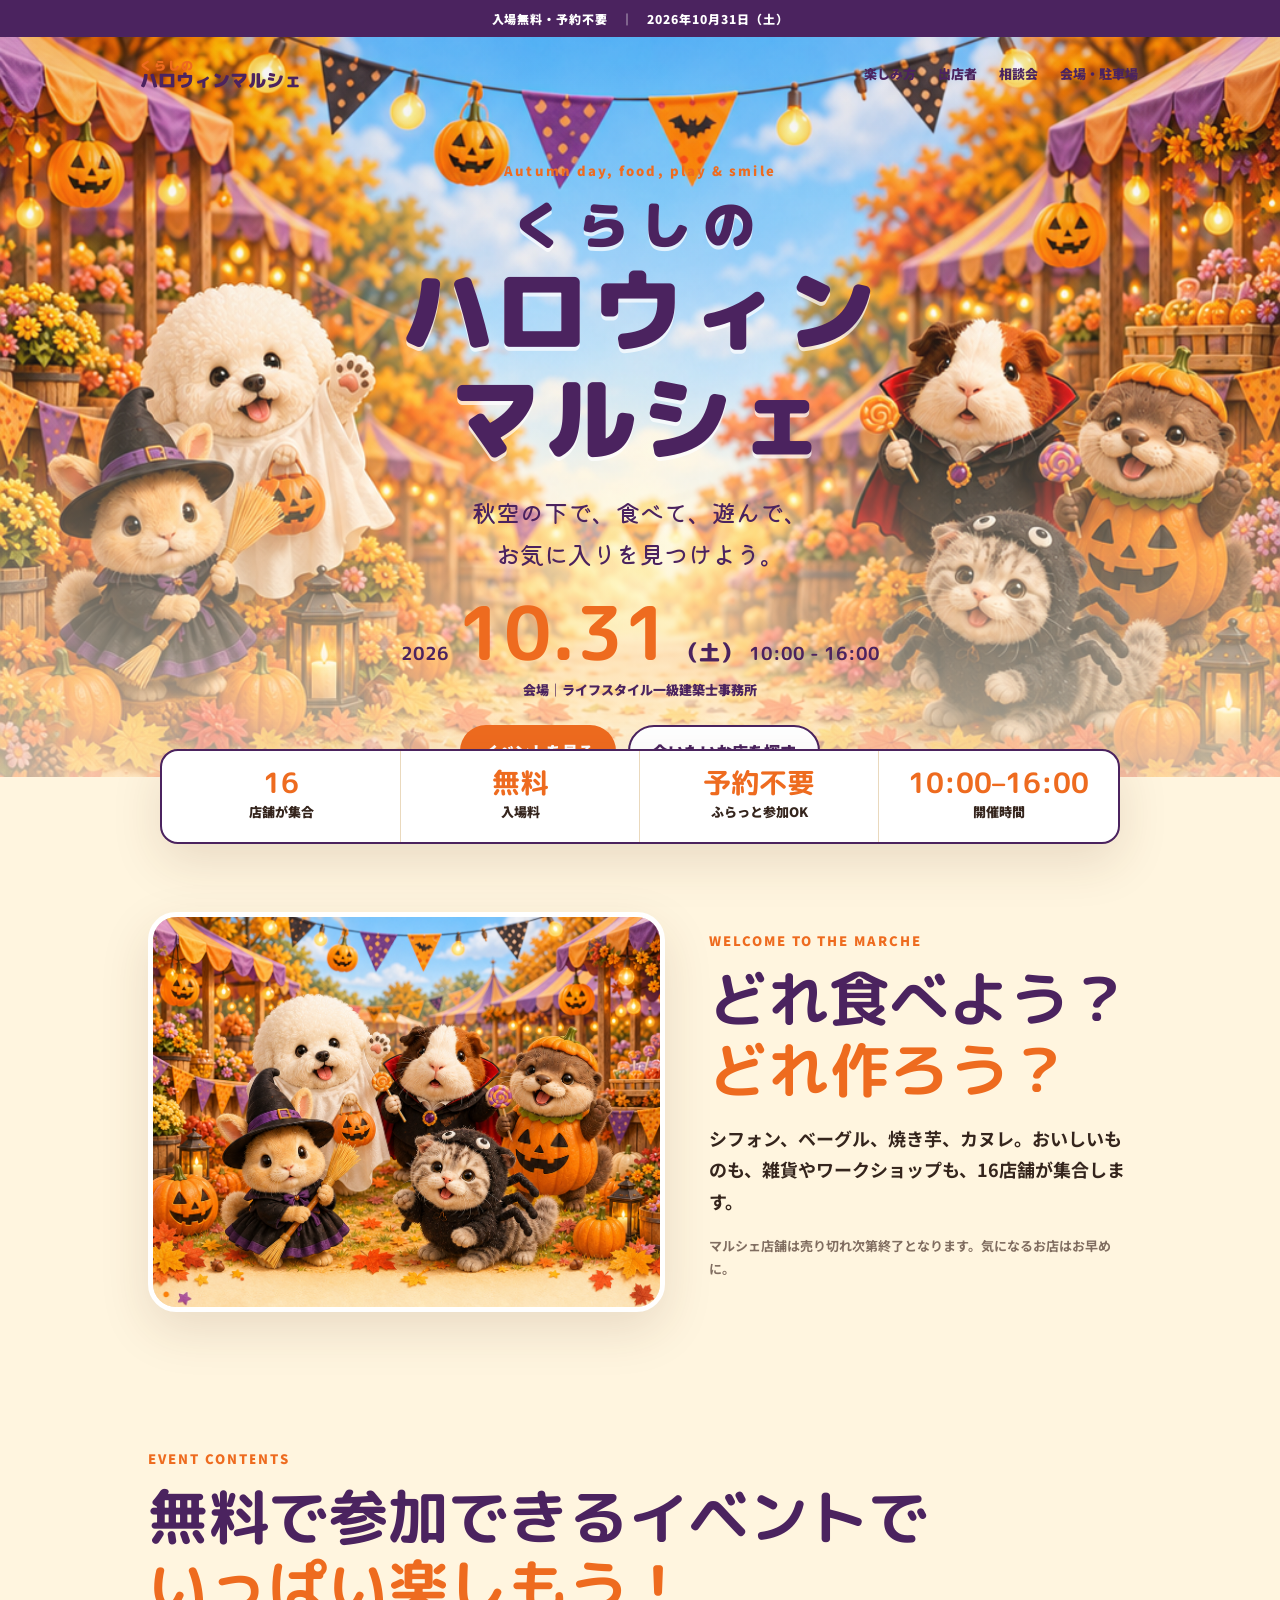
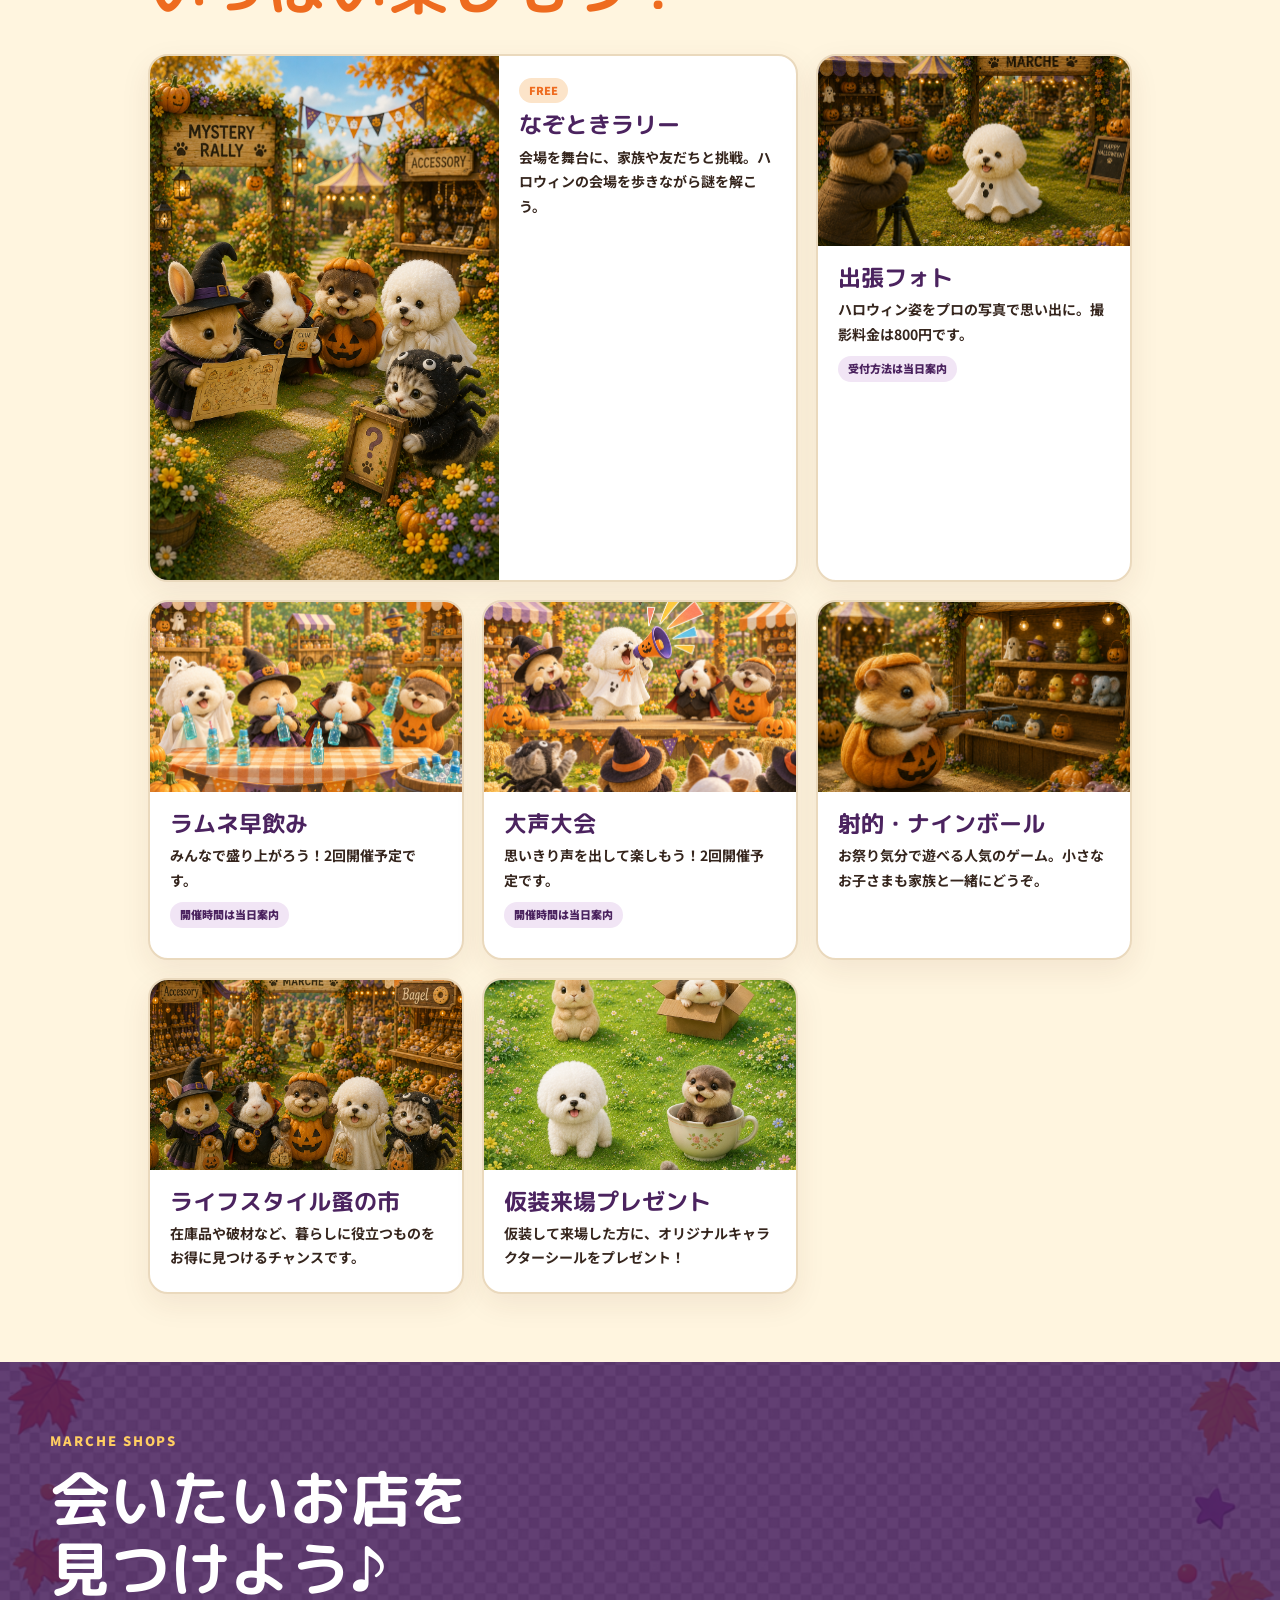
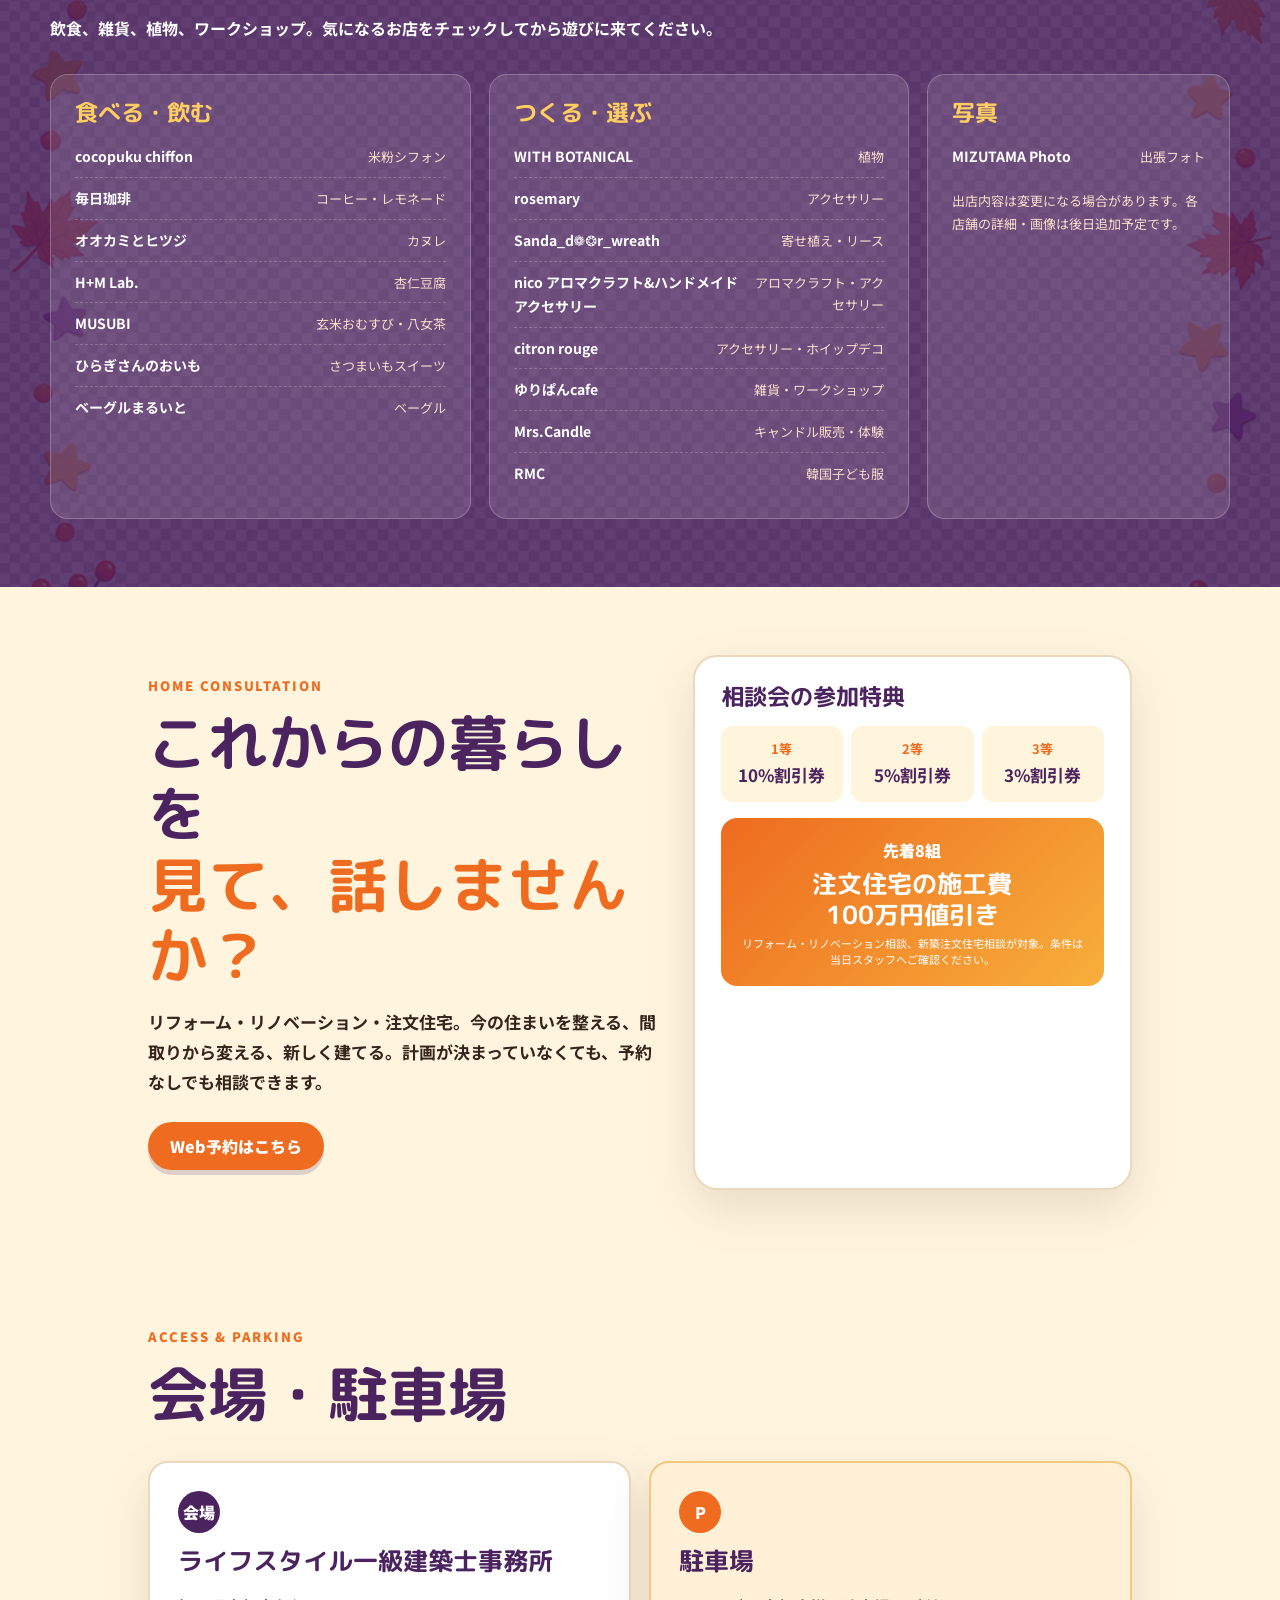
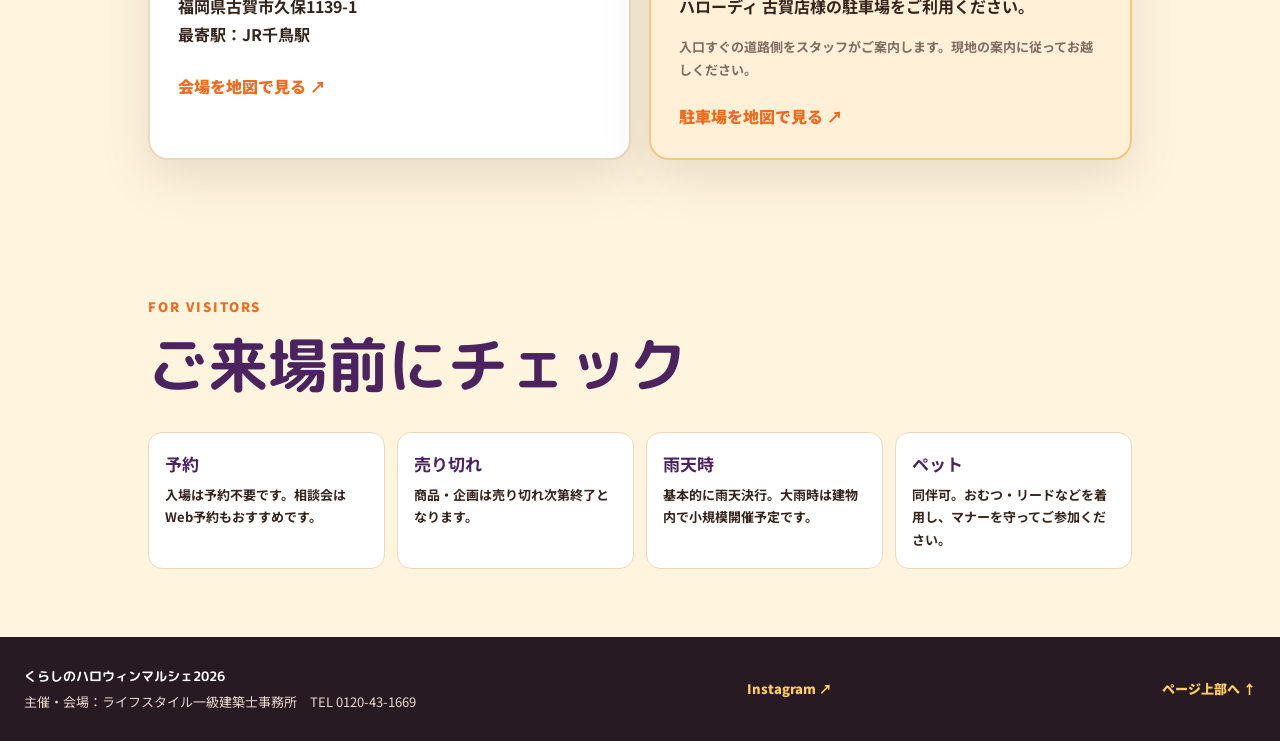
==== google-sites-embed.html @ a4f8fe41 "Publish updated Halloween marche site and Google Sites embed" ====
<!doctype html>
<html lang="ja">
<head>
  <meta charset="utf-8">
  <meta name="viewport" content="width=device-width, initial-scale=1">
  <meta name="robots" content="noindex, nofollow">
  <title>くらしのハロウィンマルシェ2026｜古賀市</title>
  <meta name="description" content="2026年10月31日（土）に福岡県古賀市で開催する、入場無料・予約不要のくらしのハロウィンマルシェ。16店舗の出店、謎解き、出張フォト、ラムネ早飲み、大声大会など家族で楽しめます。">
  <meta property="og:type" content="website">
  <meta property="og:locale" content="ja_JP">
  <meta property="og:title" content="くらしのハロウィンマルシェ2026｜古賀市">
  <meta property="og:description" content="10月31日（土）10:00〜16:00。16店舗のマルシェと、謎解き・出張フォト・ラムネ早飲み・大声大会。">
  <meta property="og:image" content="assets/a4_halloween_marche_title_space_v3.png">
  <meta property="og:url" content="https://example.com/">
  <link rel="preconnect" href="https://fonts.googleapis.com">
  <link rel="preconnect" href="https://fonts.gstatic.com" crossorigin>
  <link href="https://fonts.googleapis.com/css2?family=Kiwi+Maru:wght@400;500&family=M+PLUS+Rounded+1c:wght@500;700;800;900&family=Noto+Sans+JP:wght@400;500;700;900&display=swap" rel="stylesheet">
  <link rel="stylesheet" href="google-sites-embed.css?v=20260920-flyer-embed">
  <style>
    .embed-page{min-width:0}.embed-page .hero{min-height:680px}.embed-page .nav{max-width:1040px;padding-inline:20px}.embed-page .hero-copy{margin-top:42px}.embed-page .paper-section{max-width:1040px;padding-block:68px}.embed-page .accent-section{padding-block:68px}.embed-page .quick-facts{max-width:960px}.embed-page .footer{padding-inline:24px}.embed-page .top-ribbon{font-size:12px}
    @media(max-width:900px){.embed-page .hero{min-height:640px}.embed-page .hero-copy{margin-top:28px}.embed-page .paper-section,.embed-page .accent-section{padding-block:54px}.embed-page .nav{padding-inline:18px}}
    @media(max-width:560px){.embed-page .hero{min-height:620px}.embed-page .hero-art{background-size:auto 620px}.embed-page .hero-copy{margin-top:18px}.embed-page .paper-section,.embed-page .accent-section{padding-block:46px 52px}.embed-page .top-ribbon{line-height:1.35;padding-block:7px}.embed-page .footer{padding-inline:18px}}
  </style>
</head>
<body class="embed-page">
  <div class="top-ribbon">入場無料・予約不要　｜　2026年10月31日（土）</div>
  <header class="hero" id="top">
    <nav class="nav" aria-label="メインメニュー">
      <a class="brand" href="#top"><span>くらしの</span>ハロウィンマルシェ</a>
      <div class="nav-links"><a href="#contents">楽しみ方</a><a href="#shops">出店者</a><a href="#consultation">相談会</a><a href="#access">会場・駐車場</a></div>
    </nav>
    <div class="hero-art" aria-hidden="true"></div>
    <div class="hero-copy">
      <p class="hero-kicker">Autumn day, food, play &amp; smile</p>
      <h1><span>くらしの</span>ハロウィン<br><em>マルシェ</em></h1>
      <p class="hero-lead">秋空の下で、食べて、遊んで、<br>お気に入りを見つけよう。</p>
      <div class="hero-date"><strong>2026</strong><b>10.31</b><span>（土）</span><strong>10:00 - 16:00</strong></div>
      <p class="hero-place">会場｜ライフスタイル一級建築士事務所</p>
      <div class="hero-actions"><a class="btn btn-primary" href="#contents">イベントを見る</a><a class="btn btn-light" href="#shops">会いたいお店を探す</a></div>
    </div>
  </header>

  <main>
    <section class="quick-facts" aria-label="イベント概要"><div><b>16</b><span>店舗が集合</span></div><div><b>無料</b><span>入場料</span></div><div><b>予約不要</b><span>ふらっと参加OK</span></div><div><b>10:00–16:00</b><span>開催時間</span></div></section>

    <section class="paper-section intro-section"><div class="intro-art"><img src="assets/a4_halloween_marche_background_characters_v2.png" alt="ハロウィンマルシェを楽しむ動物たち"></div><div class="intro-copy"><p class="eyebrow">Welcome to the marche</p><h2>どれ食べよう？<br><em>どれ作ろう？</em></h2><p>シフォン、ベーグル、焼き芋、カヌレ。おいしいものも、雑貨やワークショップも、16店舗が集合します。</p><p class="small-note">マルシェ店舗は売り切れ次第終了となります。気になるお店はお早めに。</p></div></section>

    <section class="paper-section" id="contents"><div class="section-heading"><p class="eyebrow">Event contents</p><h2>無料で参加できるイベントで<br><em>いっぱい楽しもう！</em></h2></div><div class="feature-grid">
      <article class="feature-card feature-large"><img src="assets/mystery-rally.png" alt="会場を歩いて楽しむ謎解きラリー"><div><span class="feature-label">FREE</span><h3>なぞときラリー</h3><p>会場を舞台に、家族や友だちと挑戦。ハロウィンの会場を歩きながら謎を解こう。</p></div></article>
      <article class="feature-card"><img src="assets/photo-dog.png" alt="プロカメラマンによる出張フォト"><div><h3>出張フォト</h3><p>ハロウィン姿をプロの写真で思い出に。撮影料金は800円です。</p><span class="detail-pill">受付方法は当日案内</span></div></article>
      <article class="feature-card"><img src="assets/ramune-competition.png" alt="動物たちがラムネ早飲み大会を楽しむ様子"><div><h3>ラムネ早飲み</h3><p>みんなで盛り上がろう！2回開催予定です。</p><span class="detail-pill">開催時間は当日案内</span></div></article>
      <article class="feature-card"><img src="assets/loud-voice-contest.png" alt="動物たちが大声大会を楽しむ様子"><div><h3>大声大会</h3><p>思いきり声を出して楽しもう！2回開催予定です。</p><span class="detail-pill">開催時間は当日案内</span></div></article>
      <article class="feature-card"><img src="assets/shooting-hamster.png" alt="ハロウィンの射的遊び"><div><h3>射的・ナインボール</h3><p>お祭り気分で遊べる人気のゲーム。小さなお子さまも家族と一緒にどうぞ。</p></div></article>
      <article class="feature-card"><img src="assets/market-marche.png" alt="ライフスタイル蚤の市のイメージ"><div><h3>ライフスタイル蚤の市</h3><p>在庫品や破材など、暮らしに役立つものをお得に見つけるチャンスです。</p></div></article>
      <article class="feature-card"><img src="assets/sticker.png" alt="仮装来場でもらえるオリジナルシール"><div><h3>仮装来場プレゼント</h3><p>仮装して来場した方に、オリジナルキャラクターシールをプレゼント！</p></div></article>
    </div></section>

    <section class="accent-section" id="shops"><div class="section-heading light"><p class="eyebrow">Marche shops</p><h2>会いたいお店を<br><em>見つけよう♪</em></h2><p>飲食、雑貨、植物、ワークショップ。気になるお店をチェックしてから遊びに来てください。</p></div><div class="shop-groups">
      <div class="shop-group"><h3>食べる・飲む</h3><ul><li><b>cocopuku chiffon</b><span>米粉シフォン</span></li><li><b>毎日珈琲</b><span>コーヒー・レモネード</span></li><li><b>オオカミとヒツジ</b><span>カヌレ</span></li><li><b>H+M Lab.</b><span>杏仁豆腐</span></li><li><b>MUSUBI</b><span>玄米おむすび・八女茶</span></li><li><b>ひらぎさんのおいも</b><span>さつまいもスイーツ</span></li><li><b>ベーグルまるいと</b><span>ベーグル</span></li></ul></div>
      <div class="shop-group"><h3>つくる・選ぶ</h3><ul><li><b>WITH BOTANICAL</b><span>植物</span></li><li><b>rosemary</b><span>アクセサリー</span></li><li><b>Sanda_d❁❂r_wreath</b><span>寄せ植え・リース</span></li><li><b>nico アロマクラフト&amp;ハンドメイドアクセサリー</b><span>アロマクラフト・アクセサリー</span></li><li><b>citron rouge</b><span>アクセサリー・ホイップデコ</span></li><li><b>ゆりぱんcafe</b><span>雑貨・ワークショップ</span></li><li><b>Mrs.Candle</b><span>キャンドル販売・体験</span></li><li><b>RMC</b><span>韓国子ども服</span></li></ul></div>
      <div class="shop-group shop-photo"><h3>写真</h3><ul><li><b>MIZUTAMA Photo</b><span>出張フォト</span></li></ul><p>出店内容は変更になる場合があります。各店舗の詳細・画像は後日追加予定です。</p></div>
    </div></section>

    <section class="paper-section consultation" id="consultation"><div class="consultation-copy"><p class="eyebrow">Home consultation</p><h2>これからの暮らしを<br><em>見て、話しませんか？</em></h2><p>リフォーム・リノベーション・注文住宅。今の住まいを整える、間取りから変える、新しく建てる。計画が決まっていなくても、予約なしでも相談できます。</p><a class="btn btn-primary" href="https://docs.google.com/forms/d/e/1FAIpQLSfXJX2_QZM__ovj98CNVRpOp_KHWAnsBGS0g7tBRuc2JekeVQ/viewform?usp=publish-editor" target="_blank" rel="noreferrer">Web予約はこちら</a></div><div class="benefits"><h3>相談会の参加特典</h3><div class="benefit-list"><div><b>1等</b><strong>10%割引券</strong></div><div><b>2等</b><strong>5%割引券</strong></div><div><b>3等</b><strong>3%割引券</strong></div></div><div class="campaign"><span>先着8組</span><b>注文住宅の施工費<br>100万円値引き</b><small>リフォーム・リノベーション相談、新築注文住宅相談が対象。条件は当日スタッフへご確認ください。</small></div></div></section>

    <section class="paper-section access-section" id="access"><div class="section-heading"><p class="eyebrow">Access &amp; parking</p><h2>会場・駐車場</h2></div><div class="access-grid"><div class="access-card"><span class="access-icon">会場</span><h3>ライフスタイル一級建築士事務所</h3><p>福岡県古賀市久保1139-1<br>最寄駅：JR千鳥駅</p><a class="text-link" href="https://www.google.com/maps/search/%E7%A6%8F%E5%B2%A1%E7%9C%8C%E5%8F%A4%E8%B3%80%E5%B8%82%E4%B9%85%E4%BF%9D1139-1" target="_blank" rel="noopener">会場を地図で見る ↗</a></div><div class="access-card parking-card"><span class="access-icon">P</span><h3>駐車場</h3><p><b>ハローディ 古賀店様</b>の駐車場をご利用ください。</p><p class="small-note">入口すぐの道路側をスタッフがご案内します。現地の案内に従ってお越しください。</p><a class="text-link" href="https://www.google.com/maps/search/%E3%83%8F%E3%83%AD%E3%83%BC%E3%83%87%E3%82%A3%E5%8F%A4%E8%B3%80%E5%BA%97" target="_blank" rel="noopener">駐車場を地図で見る ↗</a></div></div></section>

    <section class="paper-section visitor-section"><div class="section-heading"><p class="eyebrow">For visitors</p><h2>ご来場前にチェック</h2></div><div class="visitor-grid"><p><b>予約</b>入場は予約不要です。相談会はWeb予約もおすすめです。</p><p><b>売り切れ</b>商品・企画は売り切れ次第終了となります。</p><p><b>雨天時</b>基本的に雨天決行。大雨時は建物内で小規模開催予定です。</p><p><b>ペット</b>同伴可。おむつ・リードなどを着用し、マナーを守ってご参加ください。</p></div></section>
  </main>

  <footer class="footer"><div><b>くらしのハロウィンマルシェ2026</b><span>主催・会場：ライフスタイル一級建築士事務所　TEL 0120-43-1669</span></div><a href="https://www.instagram.com/fukuoka_event_lifestyle/" target="_blank" rel="noreferrer">Instagram ↗</a><a href="#top">ページ上部へ ↑</a></footer>
  <script type="application/ld+json">{"@context":"https://schema.org","@type":"Event","name":"くらしのハロウィンマルシェ","startDate":"2026-10-31T10:00:00+09:00","endDate":"2026-10-31T16:00:00+09:00","eventStatus":"https://schema.org/EventScheduled","eventAttendanceMode":"https://schema.org/OfflineEventAttendanceMode","location":{"@type":"Place","name":"ライフスタイル一級建築士事務所","address":{"@type":"PostalAddress","addressRegion":"福岡県","addressLocality":"古賀市","streetAddress":"久保1139-1","addressCountry":"JP"}},"isAccessibleForFree":true,"organizer":{"@type":"Organization","name":"ライフスタイル一級建築士事務所","telephone":"0120-43-1669","email":"info@your-lifestyle.jp"}}</script>
  <script src="script.js?v=20260920-flyer"></script>
</body>
</html>
---- google-sites-embed.css ----
:root{--orange:#ee6b1f;--purple:#4b235f;--ink:#35251d;--cream:#fff5df;--paper:#fffaf0;--gold:#f5b534;--line:#ead9bd;--shadow:0 18px 50px rgba(84,43,22,.13)}*{box-sizing:border-box}html{scroll-behavior:smooth;overflow-x:hidden}body{margin:0;background:var(--cream);color:var(--ink);font-family:"Noto Sans JP",system-ui,sans-serif;line-height:1.75}a{color:inherit;text-decoration:none}img{max-width:100%}h1,h2,h3{font-family:"M PLUS Rounded 1c",sans-serif;line-height:1.18;margin:0}em{font-style:normal;color:var(--orange)}.top-ribbon{background:var(--purple);color:#fff;letter-spacing:.08em;text-align:center;font-size:13px;font-weight:900;padding:8px 16px}.hero{min-height:760px;position:relative;isolation:isolate;overflow:hidden;background:var(--cream)}.hero-art{position:absolute;inset:0;background:url('assets/a4_halloween_marche_title_space_v3.png') center top/cover no-repeat;z-index:-2}.hero::after{content:"";position:absolute;inset:0;background:linear-gradient(180deg,rgba(75,35,95,.05) 0%,rgba(255,245,223,.08) 45%,rgba(255,245,223,.7) 100%);z-index:-1}.nav{max-width:1180px;height:76px;margin:0 auto;padding:0 26px;display:flex;align-items:center;justify-content:space-between;gap:28px;position:relative;z-index:2}.brand{display:flex;flex-direction:column;color:var(--purple);font-family:"M PLUS Rounded 1c";font-size:18px;font-weight:900;line-height:1}.brand span{font-size:12px;color:var(--orange);letter-spacing:.15em}.nav-links{display:flex;gap:18px;color:var(--purple);font-size:13px;font-weight:900}.nav-links a{padding:8px 2px;border-bottom:2px solid transparent}.nav-links a:hover{border-color:var(--orange)}.hero-copy{max-width:710px;margin:64px auto 0;text-align:center;padding:0 24px;color:var(--purple)}.hero-kicker{display:inline-block;margin:0 0 12px;color:var(--orange);font-size:13px;font-weight:900;letter-spacing:.16em}.hero-copy h1{font-size:clamp(48px,8vw,92px);font-weight:900;letter-spacing:.04em;text-shadow:0 4px 0 rgba(255,255,255,.7)}.hero-copy h1 span{display:block;font-size:.56em;letter-spacing:.22em}.hero-copy h1 em{color:var(--purple)}.hero-lead{font-family:"Kiwi Maru","Noto Sans JP",sans-serif;font-size:clamp(17px,2.3vw,24px);font-weight:500;margin:18px 0 20px}.hero-date{display:flex;align-items:baseline;justify-content:center;gap:8px;color:var(--purple);font-family:"M PLUS Rounded 1c"}.hero-date b{font-size:clamp(42px,7vw,74px);line-height:1;color:var(--orange)}.hero-date strong{font-size:18px}.hero-date span{font-size:21px;font-weight:900}.hero-place{margin:9px 0 0;font-size:13px;font-weight:900}.hero-actions{display:flex;justify-content:center;gap:12px;flex-wrap:wrap;margin-top:23px}.btn{display:inline-flex;align-items:center;justify-content:center;min-height:48px;padding:10px 22px;border-radius:999px;font-weight:900;box-shadow:0 5px 0 rgba(75,35,95,.18);transition:transform .2s ease,box-shadow .2s ease}.btn:hover{transform:translateY(-2px);box-shadow:0 7px 0 rgba(75,35,95,.18)}.btn-primary{background:var(--orange);color:#fff}.btn-light{background:#fff;color:var(--purple);border:2px solid var(--purple)}.quick-facts{max-width:1080px;margin:-28px auto 0;position:relative;z-index:3;display:grid;grid-template-columns:repeat(4,1fr);background:#fff;border:2px solid var(--purple);border-radius:18px;overflow:hidden;box-shadow:var(--shadow)}.quick-facts div{padding:18px 12px;text-align:center;border-right:1px solid var(--line)}.quick-facts div:last-child{border:0}.quick-facts b{display:block;color:var(--orange);font-family:"M PLUS Rounded 1c";font-size:28px;line-height:1}.quick-facts span{display:block;font-size:13px;font-weight:900;margin-top:4px}.paper-section{max-width:1180px;margin:0 auto;padding:92px 28px}.intro-section{display:grid;grid-template-columns:1.1fr .9fr;gap:44px;align-items:center}.intro-art{border-radius:28px;overflow:hidden;border:5px solid #fff;box-shadow:var(--shadow);background:#f4ddbf}.intro-art img{display:block;width:100%;height:390px;object-fit:cover;object-position:center top}.intro-copy{padding:10px 0}.eyebrow{margin:0 0 10px;color:var(--orange);font-size:13px;font-weight:900;letter-spacing:.15em;text-transform:uppercase}.intro-copy h2,.section-heading h2,.consultation-copy h2{font-size:clamp(34px,5vw,60px);color:var(--purple)}.intro-copy p:not(.eyebrow){font-size:18px;font-weight:700}.small-note{font-size:13px!important;color:#806d60;font-weight:700!important}.section-heading{margin-bottom:32px}.section-heading h2{margin-bottom:10px}.section-heading>p:last-child{margin:0;max-width:700px;font-weight:700}.feature-grid{display:grid;grid-template-columns:repeat(3,1fr);gap:18px}.feature-card{background:#fff;border:2px solid var(--line);border-radius:20px;overflow:hidden;box-shadow:0 10px 30px rgba(84,43,22,.08)}.feature-card img{display:block;width:100%;height:190px;object-fit:cover}.feature-card div{padding:18px 20px 22px}.feature-card h3{font-size:23px;color:var(--purple);margin-bottom:6px}.feature-card p{margin:0;font-size:14px;font-weight:700}.feature-large{grid-column:span 2;display:grid;grid-template-columns:1.08fr .92fr}.feature-large img{height:100%;min-height:245px}.feature-label,.detail-pill{display:inline-block;border-radius:999px;background:#fce4c9;color:var(--orange);font-size:11px;font-weight:900;padding:3px 10px;margin-bottom:8px}.detail-pill{margin-top:10px;background:#f1e5f5;color:var(--purple)}.accent-section{background:var(--purple);color:#fff;padding:92px 28px;position:relative;overflow:hidden}.accent-section::before{content:"";position:absolute;inset:0;background:url('assets/a4_halloween_marche_decorations_transparent_v2.png') center/cover;opacity:.13;pointer-events:none}.accent-section>*{position:relative;max-width:1180px;margin-left:auto;margin-right:auto}.section-heading.light h2,.section-heading.light em{color:#fff}.section-heading.light .eyebrow{color:#ffce62}.shop-groups{display:grid;grid-template-columns:1fr 1fr .72fr;gap:18px}.shop-group{background:rgba(255,250,240,.1);border:1px solid rgba(255,255,255,.23);border-radius:18px;padding:24px}.shop-group h3{color:#ffce62;font-size:23px;margin-bottom:10px}.shop-group ul{padding:0;margin:0;list-style:none}.shop-group li{display:flex;gap:10px;justify-content:space-between;align-items:baseline;padding:8px 0;border-bottom:1px dashed rgba(255,255,255,.2);font-size:13px}.shop-group li:last-child{border:0}.shop-group li b{font-size:14px}.shop-group li span{color:#f7dfcc;text-align:right}.shop-photo p{color:#f7dfcc;font-size:13px}.consultation{display:grid;grid-template-columns:1fr .85fr;gap:28px;align-items:stretch}.consultation-copy{padding:20px 0}.consultation-copy>p:not(.eyebrow){font-size:17px;font-weight:700}.consultation-copy .btn{margin-top:8px}.benefits{background:#fff;border:2px solid var(--line);border-radius:24px;padding:26px;box-shadow:var(--shadow)}.benefits h3{font-size:23px;color:var(--purple);margin-bottom:16px}.benefit-list{display:grid;grid-template-columns:repeat(3,1fr);gap:8px}.benefit-list div{background:#fff5dc;border-radius:12px;padding:12px 8px;text-align:center}.benefit-list b{display:block;color:var(--orange);font-size:13px}.benefit-list strong{font-size:17px;color:var(--purple)}.campaign{margin-top:16px;padding:18px;border-radius:16px;background:linear-gradient(135deg,var(--orange),#f7af3b);color:#fff;text-align:center}.campaign span{display:block;font-weight:900}.campaign b{display:block;font-family:"M PLUS Rounded 1c";font-size:25px;line-height:1.25;margin:4px 0}.campaign small{display:block;font-size:11px;line-height:1.5}.access-section{padding-top:28px}.access-grid{display:grid;grid-template-columns:1fr 1fr;gap:18px}.access-card{position:relative;background:#fff;border:2px solid var(--line);border-radius:20px;padding:28px;box-shadow:var(--shadow)}.parking-card{background:#fff0d7;border-color:#f3c881}.access-icon{display:inline-grid;place-items:center;width:42px;height:42px;border-radius:50%;background:var(--purple);color:#fff;font-weight:900;margin-bottom:13px}.parking-card .access-icon{background:var(--orange)}.access-card h3{color:var(--purple);font-size:25px;margin-bottom:8px}.access-card p{font-weight:700}.text-link{display:inline-block;color:var(--orange);font-weight:900;margin-top:8px}.visitor-section{padding-top:28px}.visitor-grid{display:grid;grid-template-columns:repeat(4,1fr);gap:12px}.visitor-grid p{margin:0;background:#fff;border:1px solid var(--line);border-radius:14px;padding:16px;font-size:13px;font-weight:700}.visitor-grid b{display:block;color:var(--purple);font-size:17px;margin-bottom:5px}.footer{display:flex;align-items:center;justify-content:space-between;gap:18px;background:#281a22;color:#fff;padding:28px max(28px,calc((100vw - 1124px)/2));font-size:13px}.footer div{display:flex;flex-direction:column;gap:3px}.footer b{font-family:"M PLUS Rounded 1c"}.footer span{color:#e9d8ce}.footer a{color:#ffce62;font-weight:900}@media(max-width:900px){.hero{min-height:700px}.nav{height:auto;align-items:flex-start;flex-direction:column;padding:16px 22px}.nav-links{flex-wrap:wrap;gap:10px 16px}.hero-copy{margin-top:34px}.quick-facts{margin:0 18px;grid-template-columns:repeat(2,1fr)}.quick-facts div:nth-child(2){border-right:0}.quick-facts div:nth-child(-n+2){border-bottom:1px solid var(--line)}.intro-section,.consultation{grid-template-columns:1fr}.shop-groups{grid-template-columns:1fr 1fr}.shop-photo{grid-column:span 2}.feature-grid{grid-template-columns:repeat(2,1fr)}.feature-large{grid-column:span 2}.visitor-grid{grid-template-columns:repeat(2,1fr)}}@media(max-width:560px){.top-ribbon{font-size:11px}.hero{min-height:690px}.hero-art{background-position:center top;background-size:auto 690px}.hero-copy{margin-top:22px;padding:0 18px}.hero-copy h1{font-size:clamp(42px,13vw,68px)}.hero-date{gap:4px}.hero-date b{font-size:54px}.hero-date strong{font-size:14px}.hero-actions .btn{width:100%}.paper-section,.accent-section{padding:64px 18px}.intro-art img{height:260px}.feature-grid{grid-template-columns:1fr}.feature-large,.shop-photo{grid-column:auto}.feature-large{display:block}.feature-large img{height:220px;min-height:0}.shop-groups{grid-template-columns:1fr}.visitor-grid,.access-grid{grid-template-columns:1fr}.footer{flex-direction:column;align-items:flex-start}.footer a{margin-top:4px}}@media(prefers-reduced-motion:reduce){html{scroll-behavior:auto}.btn{transition:none}}
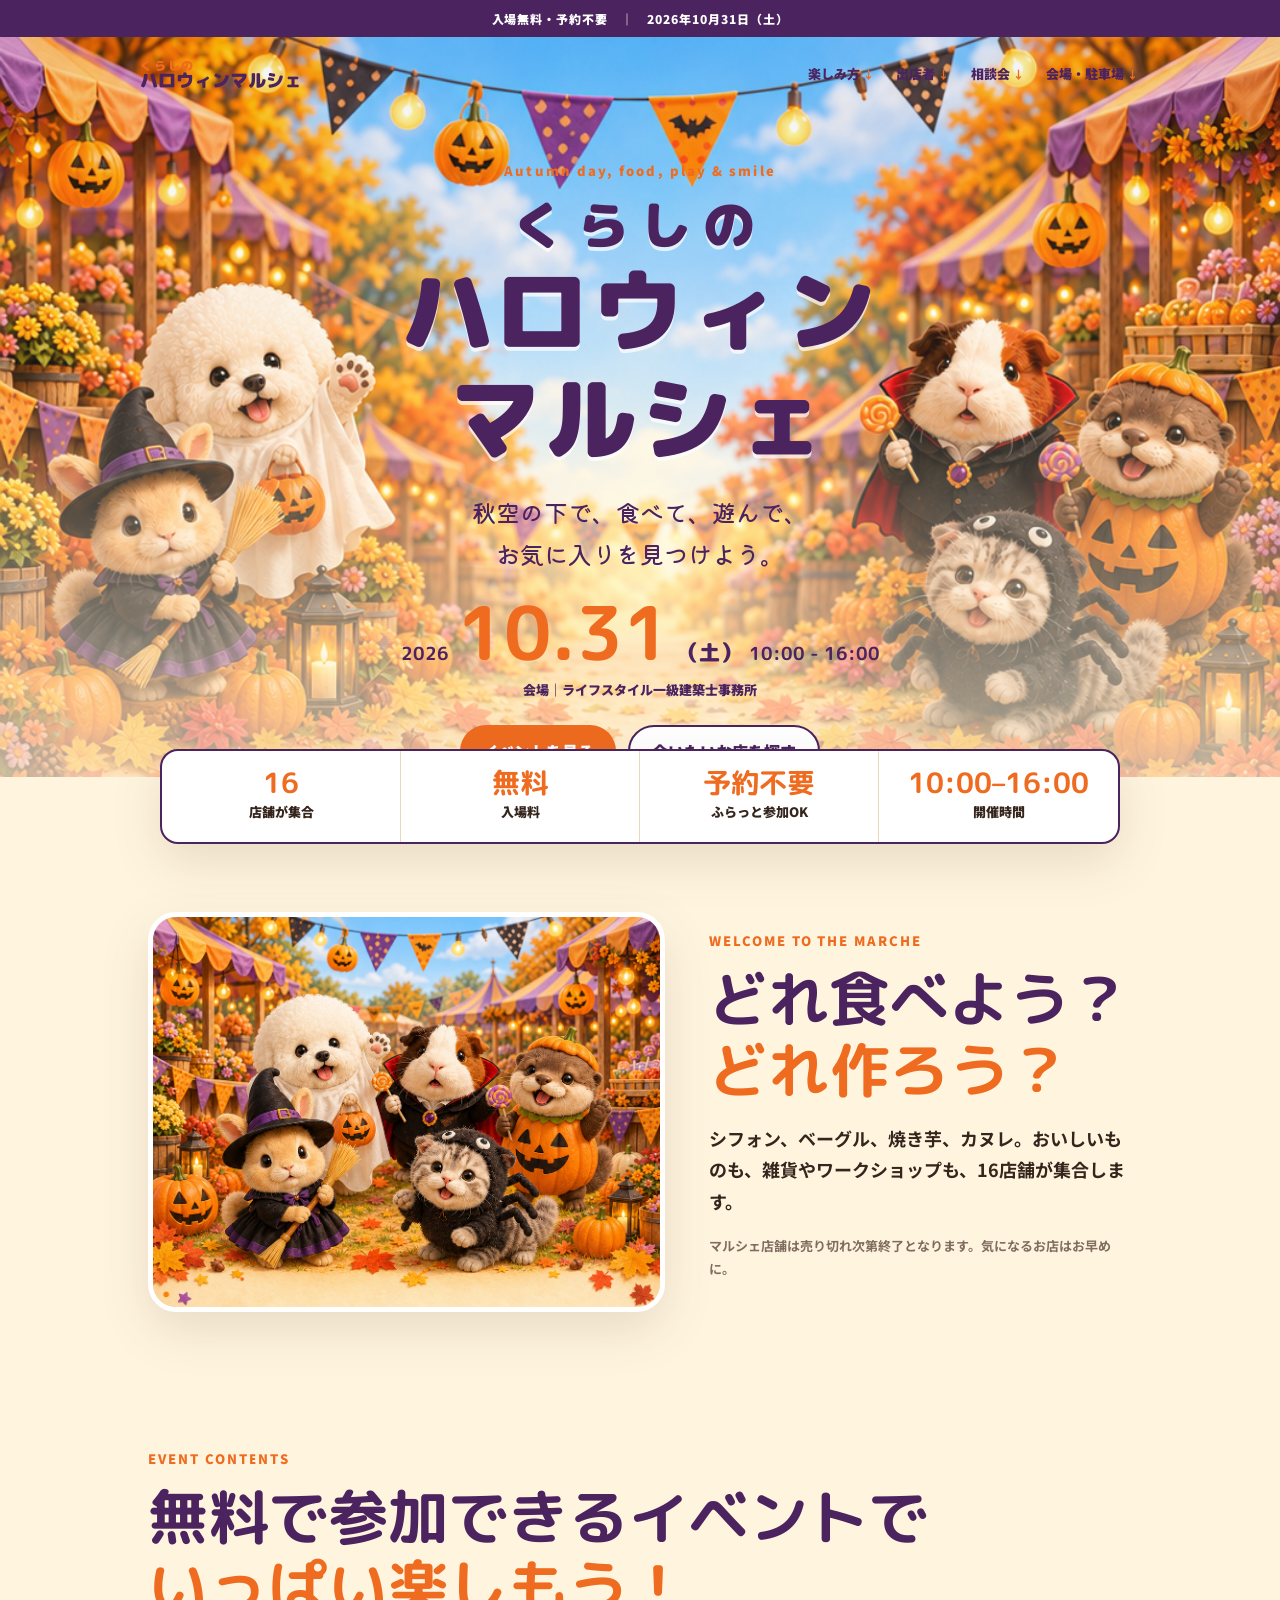
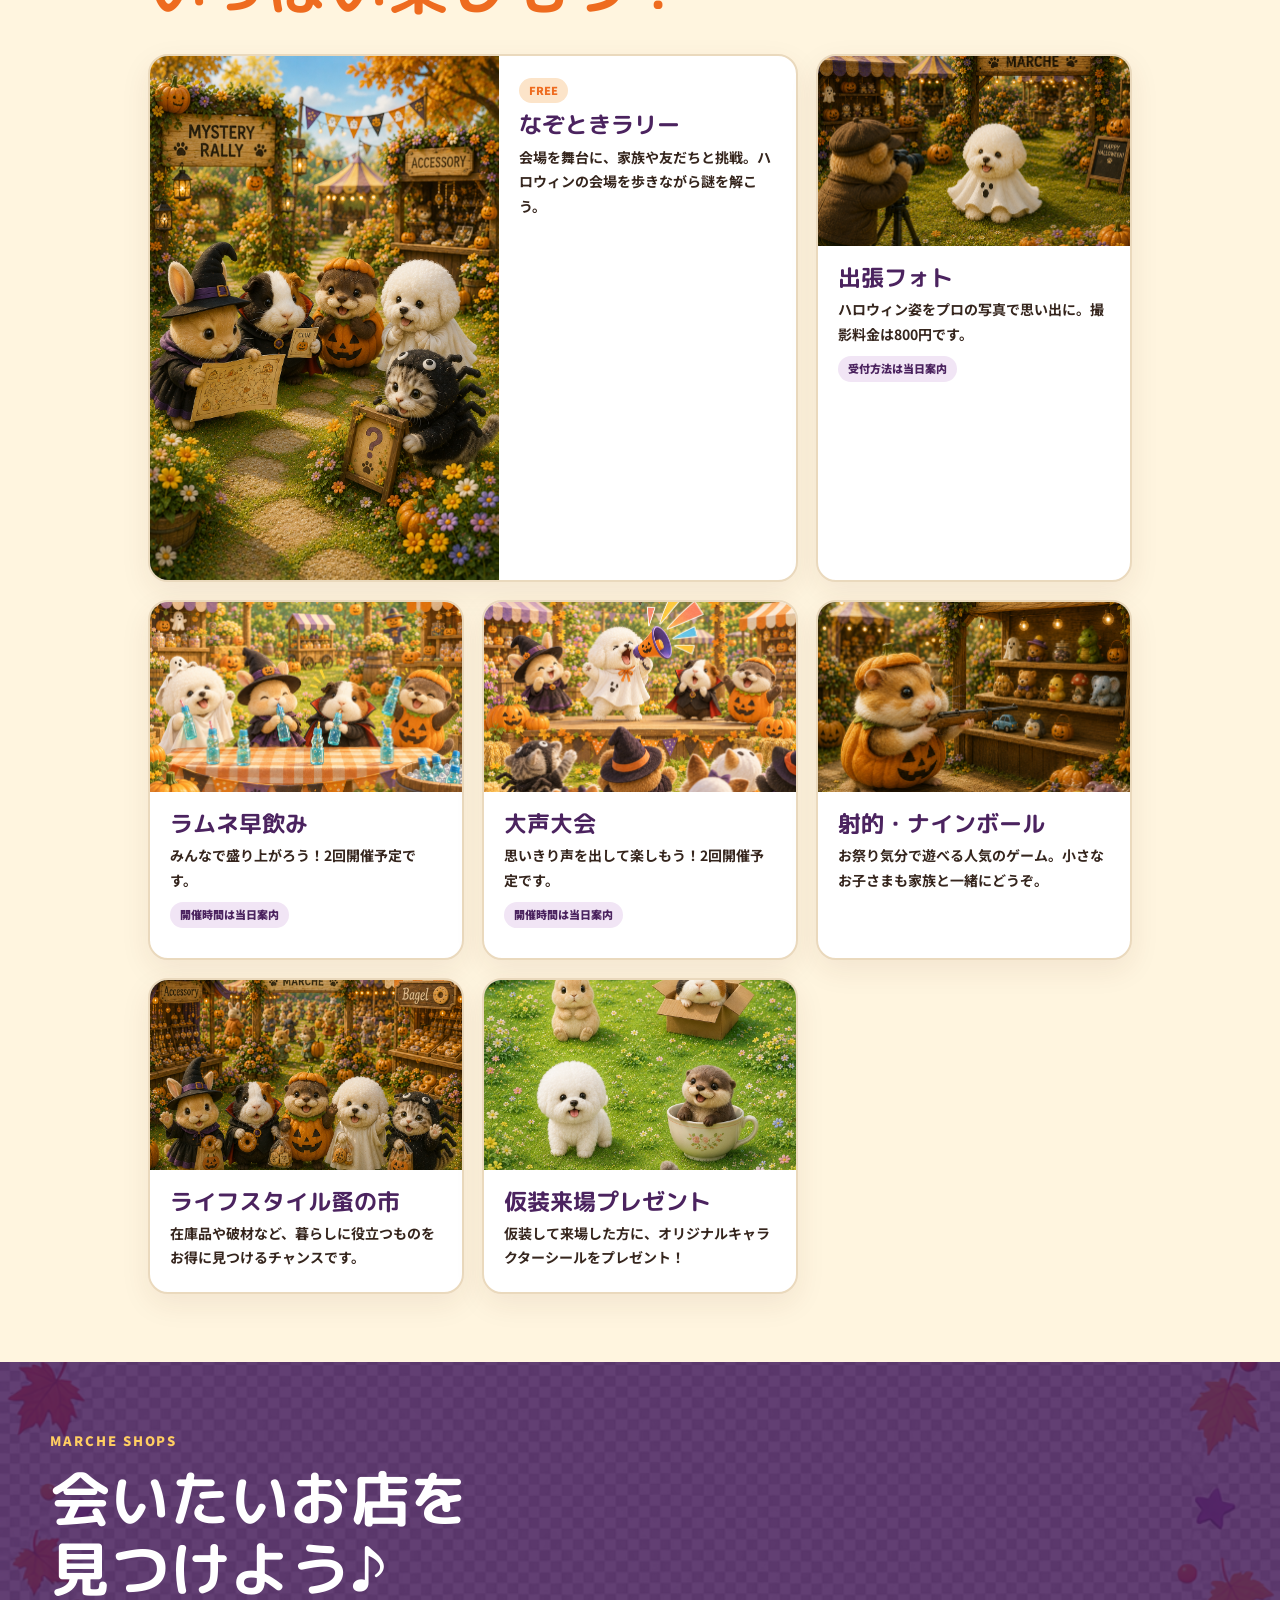
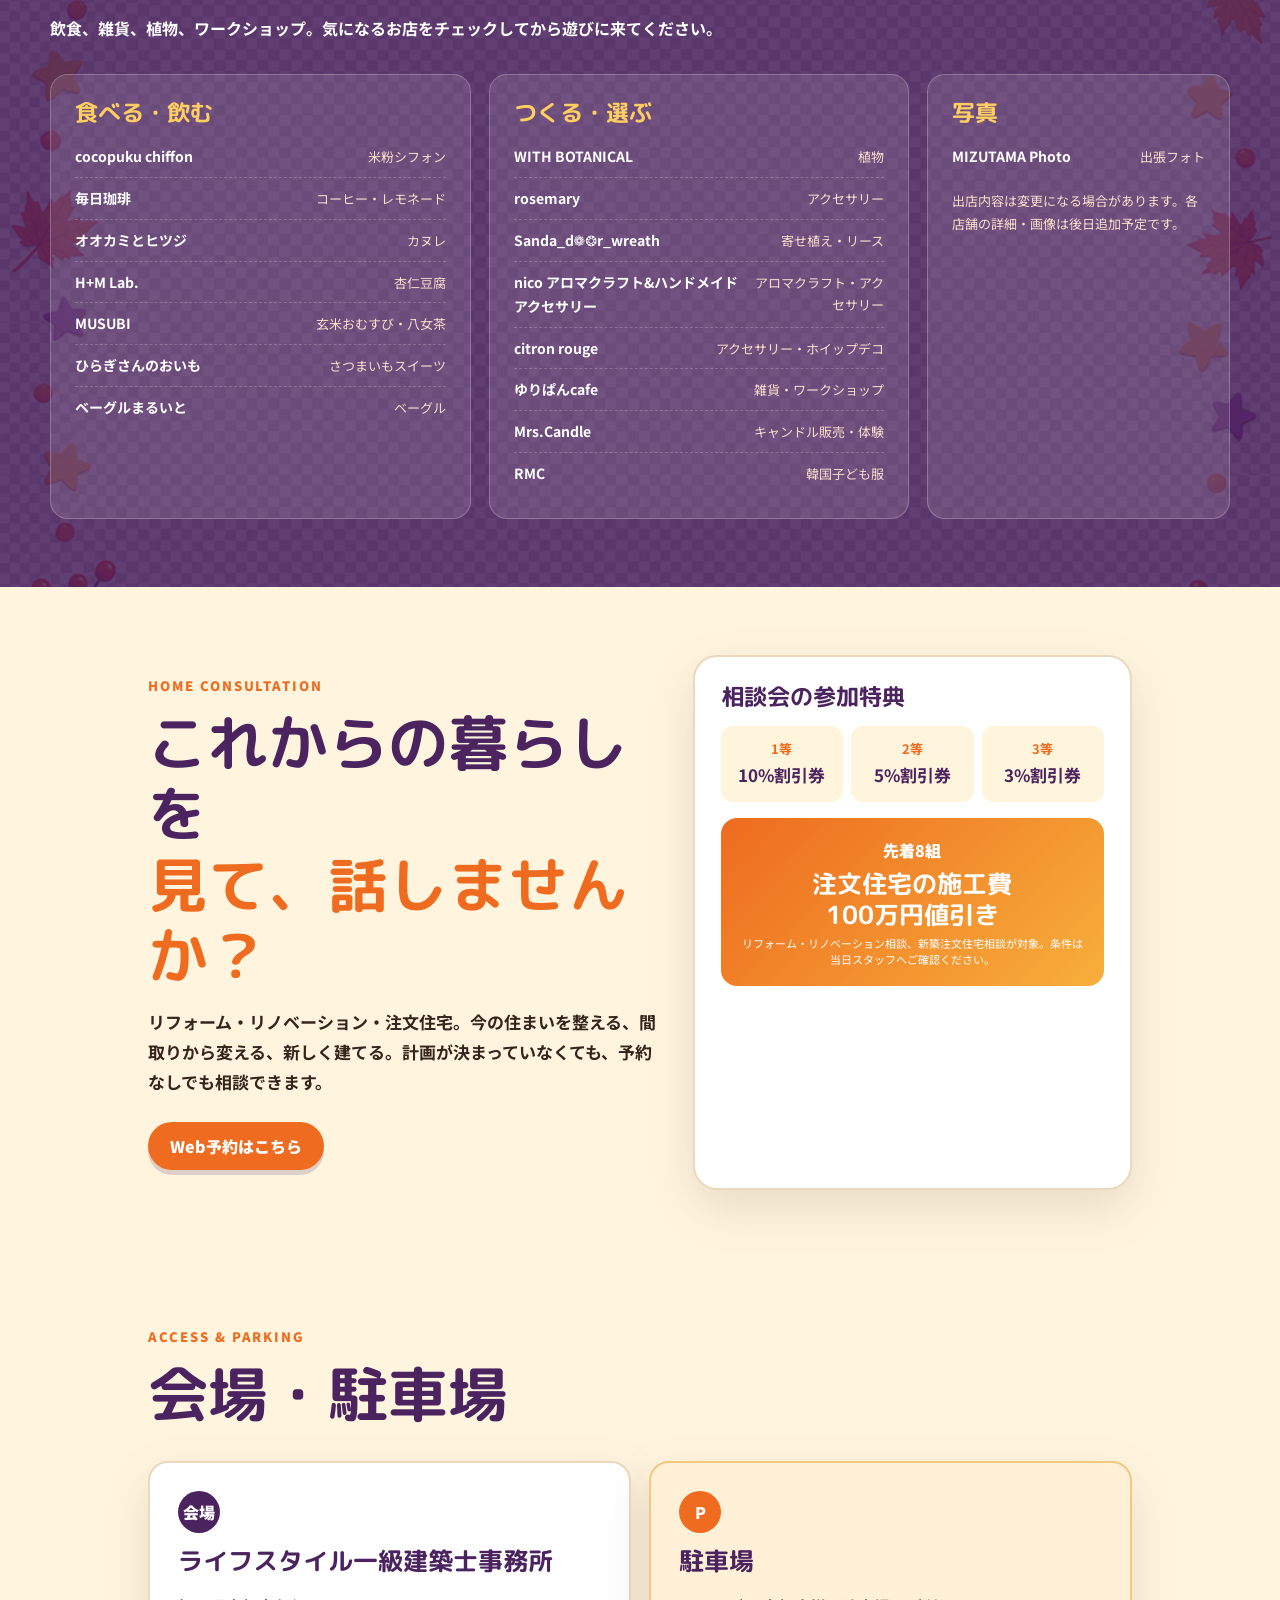
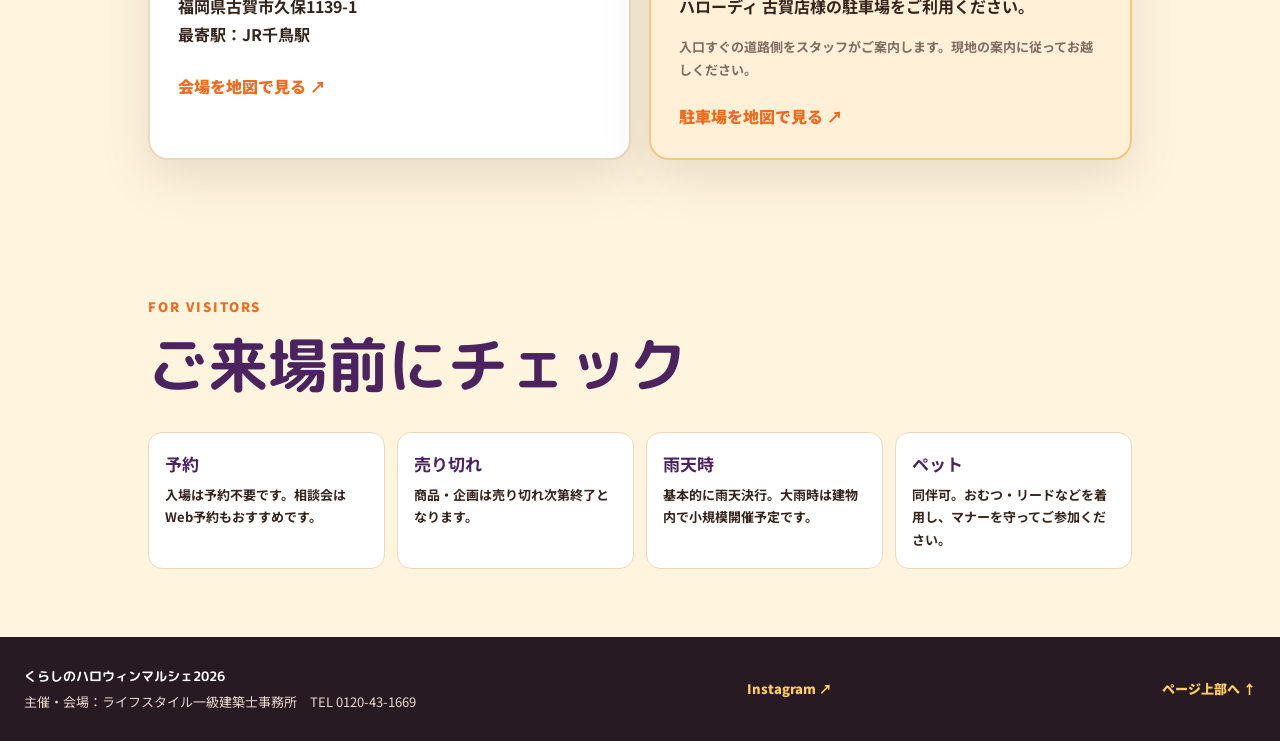
==== commit 3165a35f: "Fix responsive hero layout and mobile navigation" ====
--- a/google-sites-embed.html
+++ b/google-sites-embed.html
@@ -15,7 +15,7 @@
   <link rel="preconnect" href="https://fonts.googleapis.com">
   <link rel="preconnect" href="https://fonts.gstatic.com" crossorigin>
   <link href="https://fonts.googleapis.com/css2?family=Kiwi+Maru:wght@400;500&family=M+PLUS+Rounded+1c:wght@500;700;800;900&family=Noto+Sans+JP:wght@400;500;700;900&display=swap" rel="stylesheet">
-  <link rel="stylesheet" href="google-sites-embed.css?v=20260920-flyer-embed">
+  <link rel="stylesheet" href="google-sites-embed.css?v=20260920-flyer-embed-fix1">
   <style>
     .embed-page{min-width:0}.embed-page .hero{min-height:680px}.embed-page .nav{max-width:1040px;padding-inline:20px}.embed-page .hero-copy{margin-top:42px}.embed-page .paper-section{max-width:1040px;padding-block:68px}.embed-page .accent-section{padding-block:68px}.embed-page .quick-facts{max-width:960px}.embed-page .footer{padding-inline:24px}.embed-page .top-ribbon{font-size:12px}
     @media(max-width:900px){.embed-page .hero{min-height:640px}.embed-page .hero-copy{margin-top:28px}.embed-page .paper-section,.embed-page .accent-section{padding-block:54px}.embed-page .nav{padding-inline:18px}}
--- a/google-sites-embed.css
+++ b/google-sites-embed.css
@@ -1 +1,25 @@
 :root{--orange:#ee6b1f;--purple:#4b235f;--ink:#35251d;--cream:#fff5df;--paper:#fffaf0;--gold:#f5b534;--line:#ead9bd;--shadow:0 18px 50px rgba(84,43,22,.13)}*{box-sizing:border-box}html{scroll-behavior:smooth;overflow-x:hidden}body{margin:0;background:var(--cream);color:var(--ink);font-family:"Noto Sans JP",system-ui,sans-serif;line-height:1.75}a{color:inherit;text-decoration:none}img{max-width:100%}h1,h2,h3{font-family:"M PLUS Rounded 1c",sans-serif;line-height:1.18;margin:0}em{font-style:normal;color:var(--orange)}.top-ribbon{background:var(--purple);color:#fff;letter-spacing:.08em;text-align:center;font-size:13px;font-weight:900;padding:8px 16px}.hero{min-height:760px;position:relative;isolation:isolate;overflow:hidden;background:var(--cream)}.hero-art{position:absolute;inset:0;background:url('assets/a4_halloween_marche_title_space_v3.png') center top/cover no-repeat;z-index:-2}.hero::after{content:"";position:absolute;inset:0;background:linear-gradient(180deg,rgba(75,35,95,.05) 0%,rgba(255,245,223,.08) 45%,rgba(255,245,223,.7) 100%);z-index:-1}.nav{max-width:1180px;height:76px;margin:0 auto;padding:0 26px;display:flex;align-items:center;justify-content:space-between;gap:28px;position:relative;z-index:2}.brand{display:flex;flex-direction:column;color:var(--purple);font-family:"M PLUS Rounded 1c";font-size:18px;font-weight:900;line-height:1}.brand span{font-size:12px;color:var(--orange);letter-spacing:.15em}.nav-links{display:flex;gap:18px;color:var(--purple);font-size:13px;font-weight:900}.nav-links a{padding:8px 2px;border-bottom:2px solid transparent}.nav-links a:hover{border-color:var(--orange)}.hero-copy{max-width:710px;margin:64px auto 0;text-align:center;padding:0 24px;color:var(--purple)}.hero-kicker{display:inline-block;margin:0 0 12px;color:var(--orange);font-size:13px;font-weight:900;letter-spacing:.16em}.hero-copy h1{font-size:clamp(48px,8vw,92px);font-weight:900;letter-spacing:.04em;text-shadow:0 4px 0 rgba(255,255,255,.7)}.hero-copy h1 span{display:block;font-size:.56em;letter-spacing:.22em}.hero-copy h1 em{color:var(--purple)}.hero-lead{font-family:"Kiwi Maru","Noto Sans JP",sans-serif;font-size:clamp(17px,2.3vw,24px);font-weight:500;margin:18px 0 20px}.hero-date{display:flex;align-items:baseline;justify-content:center;gap:8px;color:var(--purple);font-family:"M PLUS Rounded 1c"}.hero-date b{font-size:clamp(42px,7vw,74px);line-height:1;color:var(--orange)}.hero-date strong{font-size:18px}.hero-date span{font-size:21px;font-weight:900}.hero-place{margin:9px 0 0;font-size:13px;font-weight:900}.hero-actions{display:flex;justify-content:center;gap:12px;flex-wrap:wrap;margin-top:23px}.btn{display:inline-flex;align-items:center;justify-content:center;min-height:48px;padding:10px 22px;border-radius:999px;font-weight:900;box-shadow:0 5px 0 rgba(75,35,95,.18);transition:transform .2s ease,box-shadow .2s ease}.btn:hover{transform:translateY(-2px);box-shadow:0 7px 0 rgba(75,35,95,.18)}.btn-primary{background:var(--orange);color:#fff}.btn-light{background:#fff;color:var(--purple);border:2px solid var(--purple)}.quick-facts{max-width:1080px;margin:-28px auto 0;position:relative;z-index:3;display:grid;grid-template-columns:repeat(4,1fr);background:#fff;border:2px solid var(--purple);border-radius:18px;overflow:hidden;box-shadow:var(--shadow)}.quick-facts div{padding:18px 12px;text-align:center;border-right:1px solid var(--line)}.quick-facts div:last-child{border:0}.quick-facts b{display:block;color:var(--orange);font-family:"M PLUS Rounded 1c";font-size:28px;line-height:1}.quick-facts span{display:block;font-size:13px;font-weight:900;margin-top:4px}.paper-section{max-width:1180px;margin:0 auto;padding:92px 28px}.intro-section{display:grid;grid-template-columns:1.1fr .9fr;gap:44px;align-items:center}.intro-art{border-radius:28px;overflow:hidden;border:5px solid #fff;box-shadow:var(--shadow);background:#f4ddbf}.intro-art img{display:block;width:100%;height:390px;object-fit:cover;object-position:center top}.intro-copy{padding:10px 0}.eyebrow{margin:0 0 10px;color:var(--orange);font-size:13px;font-weight:900;letter-spacing:.15em;text-transform:uppercase}.intro-copy h2,.section-heading h2,.consultation-copy h2{font-size:clamp(34px,5vw,60px);color:var(--purple)}.intro-copy p:not(.eyebrow){font-size:18px;font-weight:700}.small-note{font-size:13px!important;color:#806d60;font-weight:700!important}.section-heading{margin-bottom:32px}.section-heading h2{margin-bottom:10px}.section-heading>p:last-child{margin:0;max-width:700px;font-weight:700}.feature-grid{display:grid;grid-template-columns:repeat(3,1fr);gap:18px}.feature-card{background:#fff;border:2px solid var(--line);border-radius:20px;overflow:hidden;box-shadow:0 10px 30px rgba(84,43,22,.08)}.feature-card img{display:block;width:100%;height:190px;object-fit:cover}.feature-card div{padding:18px 20px 22px}.feature-card h3{font-size:23px;color:var(--purple);margin-bottom:6px}.feature-card p{margin:0;font-size:14px;font-weight:700}.feature-large{grid-column:span 2;display:grid;grid-template-columns:1.08fr .92fr}.feature-large img{height:100%;min-height:245px}.feature-label,.detail-pill{display:inline-block;border-radius:999px;background:#fce4c9;color:var(--orange);font-size:11px;font-weight:900;padding:3px 10px;margin-bottom:8px}.detail-pill{margin-top:10px;background:#f1e5f5;color:var(--purple)}.accent-section{background:var(--purple);color:#fff;padding:92px 28px;position:relative;overflow:hidden}.accent-section::before{content:"";position:absolute;inset:0;background:url('assets/a4_halloween_marche_decorations_transparent_v2.png') center/cover;opacity:.13;pointer-events:none}.accent-section>*{position:relative;max-width:1180px;margin-left:auto;margin-right:auto}.section-heading.light h2,.section-heading.light em{color:#fff}.section-heading.light .eyebrow{color:#ffce62}.shop-groups{display:grid;grid-template-columns:1fr 1fr .72fr;gap:18px}.shop-group{background:rgba(255,250,240,.1);border:1px solid rgba(255,255,255,.23);border-radius:18px;padding:24px}.shop-group h3{color:#ffce62;font-size:23px;margin-bottom:10px}.shop-group ul{padding:0;margin:0;list-style:none}.shop-group li{display:flex;gap:10px;justify-content:space-between;align-items:baseline;padding:8px 0;border-bottom:1px dashed rgba(255,255,255,.2);font-size:13px}.shop-group li:last-child{border:0}.shop-group li b{font-size:14px}.shop-group li span{color:#f7dfcc;text-align:right}.shop-photo p{color:#f7dfcc;font-size:13px}.consultation{display:grid;grid-template-columns:1fr .85fr;gap:28px;align-items:stretch}.consultation-copy{padding:20px 0}.consultation-copy>p:not(.eyebrow){font-size:17px;font-weight:700}.consultation-copy .btn{margin-top:8px}.benefits{background:#fff;border:2px solid var(--line);border-radius:24px;padding:26px;box-shadow:var(--shadow)}.benefits h3{font-size:23px;color:var(--purple);margin-bottom:16px}.benefit-list{display:grid;grid-template-columns:repeat(3,1fr);gap:8px}.benefit-list div{background:#fff5dc;border-radius:12px;padding:12px 8px;text-align:center}.benefit-list b{display:block;color:var(--orange);font-size:13px}.benefit-list strong{font-size:17px;color:var(--purple)}.campaign{margin-top:16px;padding:18px;border-radius:16px;background:linear-gradient(135deg,var(--orange),#f7af3b);color:#fff;text-align:center}.campaign span{display:block;font-weight:900}.campaign b{display:block;font-family:"M PLUS Rounded 1c";font-size:25px;line-height:1.25;margin:4px 0}.campaign small{display:block;font-size:11px;line-height:1.5}.access-section{padding-top:28px}.access-grid{display:grid;grid-template-columns:1fr 1fr;gap:18px}.access-card{position:relative;background:#fff;border:2px solid var(--line);border-radius:20px;padding:28px;box-shadow:var(--shadow)}.parking-card{background:#fff0d7;border-color:#f3c881}.access-icon{display:inline-grid;place-items:center;width:42px;height:42px;border-radius:50%;background:var(--purple);color:#fff;font-weight:900;margin-bottom:13px}.parking-card .access-icon{background:var(--orange)}.access-card h3{color:var(--purple);font-size:25px;margin-bottom:8px}.access-card p{font-weight:700}.text-link{display:inline-block;color:var(--orange);font-weight:900;margin-top:8px}.visitor-section{padding-top:28px}.visitor-grid{display:grid;grid-template-columns:repeat(4,1fr);gap:12px}.visitor-grid p{margin:0;background:#fff;border:1px solid var(--line);border-radius:14px;padding:16px;font-size:13px;font-weight:700}.visitor-grid b{display:block;color:var(--purple);font-size:17px;margin-bottom:5px}.footer{display:flex;align-items:center;justify-content:space-between;gap:18px;background:#281a22;color:#fff;padding:28px max(28px,calc((100vw - 1124px)/2));font-size:13px}.footer div{display:flex;flex-direction:column;gap:3px}.footer b{font-family:"M PLUS Rounded 1c"}.footer span{color:#e9d8ce}.footer a{color:#ffce62;font-weight:900}@media(max-width:900px){.hero{min-height:700px}.nav{height:auto;align-items:flex-start;flex-direction:column;padding:16px 22px}.nav-links{flex-wrap:wrap;gap:10px 16px}.hero-copy{margin-top:34px}.quick-facts{margin:0 18px;grid-template-columns:repeat(2,1fr)}.quick-facts div:nth-child(2){border-right:0}.quick-facts div:nth-child(-n+2){border-bottom:1px solid var(--line)}.intro-section,.consultation{grid-template-columns:1fr}.shop-groups{grid-template-columns:1fr 1fr}.shop-photo{grid-column:span 2}.feature-grid{grid-template-columns:repeat(2,1fr)}.feature-large{grid-column:span 2}.visitor-grid{grid-template-columns:repeat(2,1fr)}}@media(max-width:560px){.top-ribbon{font-size:11px}.hero{min-height:690px}.hero-art{background-position:center top;background-size:auto 690px}.hero-copy{margin-top:22px;padding:0 18px}.hero-copy h1{font-size:clamp(42px,13vw,68px)}.hero-date{gap:4px}.hero-date b{font-size:54px}.hero-date strong{font-size:14px}.hero-actions .btn{width:100%}.paper-section,.accent-section{padding:64px 18px}.intro-art img{height:260px}.feature-grid{grid-template-columns:1fr}.feature-large,.shop-photo{grid-column:auto}.feature-large{display:block}.feature-large img{height:220px;min-height:0}.shop-groups{grid-template-columns:1fr}.visitor-grid,.access-grid{grid-template-columns:1fr}.footer{flex-direction:column;align-items:flex-start}.footer a{margin-top:4px}}@media(prefers-reduced-motion:reduce){html{scroll-behavior:auto}.btn{transition:none}}
+
+/* ファーストビューの表示安定化 */
+.hero{min-height:860px}
+.hero-copy{position:relative;z-index:1}
+.nav-links a::after{content:" ↓";font-size:11px;color:var(--orange)}
+@media(max-width:900px){
+  .hero{min-height:820px}
+  .nav-links{padding:9px 12px;background:rgba(255,255,255,.88);border:1px solid rgba(75,35,95,.18);border-radius:14px;box-shadow:0 5px 18px rgba(75,35,95,.12);gap:5px 10px;width:100%}
+  .nav-links a{padding:5px 7px;border:1px solid rgba(75,35,95,.18);border-radius:999px;background:#fff;white-space:nowrap}
+  .hero-copy{margin-top:28px}
+}
+@media(max-width:560px){
+  .hero{min-height:880px}
+  .hero-art{background-position:center top;background-size:cover}
+  .nav{padding:13px 16px}
+  .brand{font-size:16px}
+  .nav-links{font-size:12px;gap:5px 6px}
+  .nav-links a{padding:5px 6px}
+  .hero-copy{margin-top:22px;padding:0 16px}
+  .hero-date{flex-wrap:wrap;row-gap:3px}
+  .hero-date strong:last-child{flex-basis:100%;font-size:16px;line-height:1.35}
+  .hero-place{font-size:12px;line-height:1.5}
+  .hero-actions{margin-top:18px}
+}
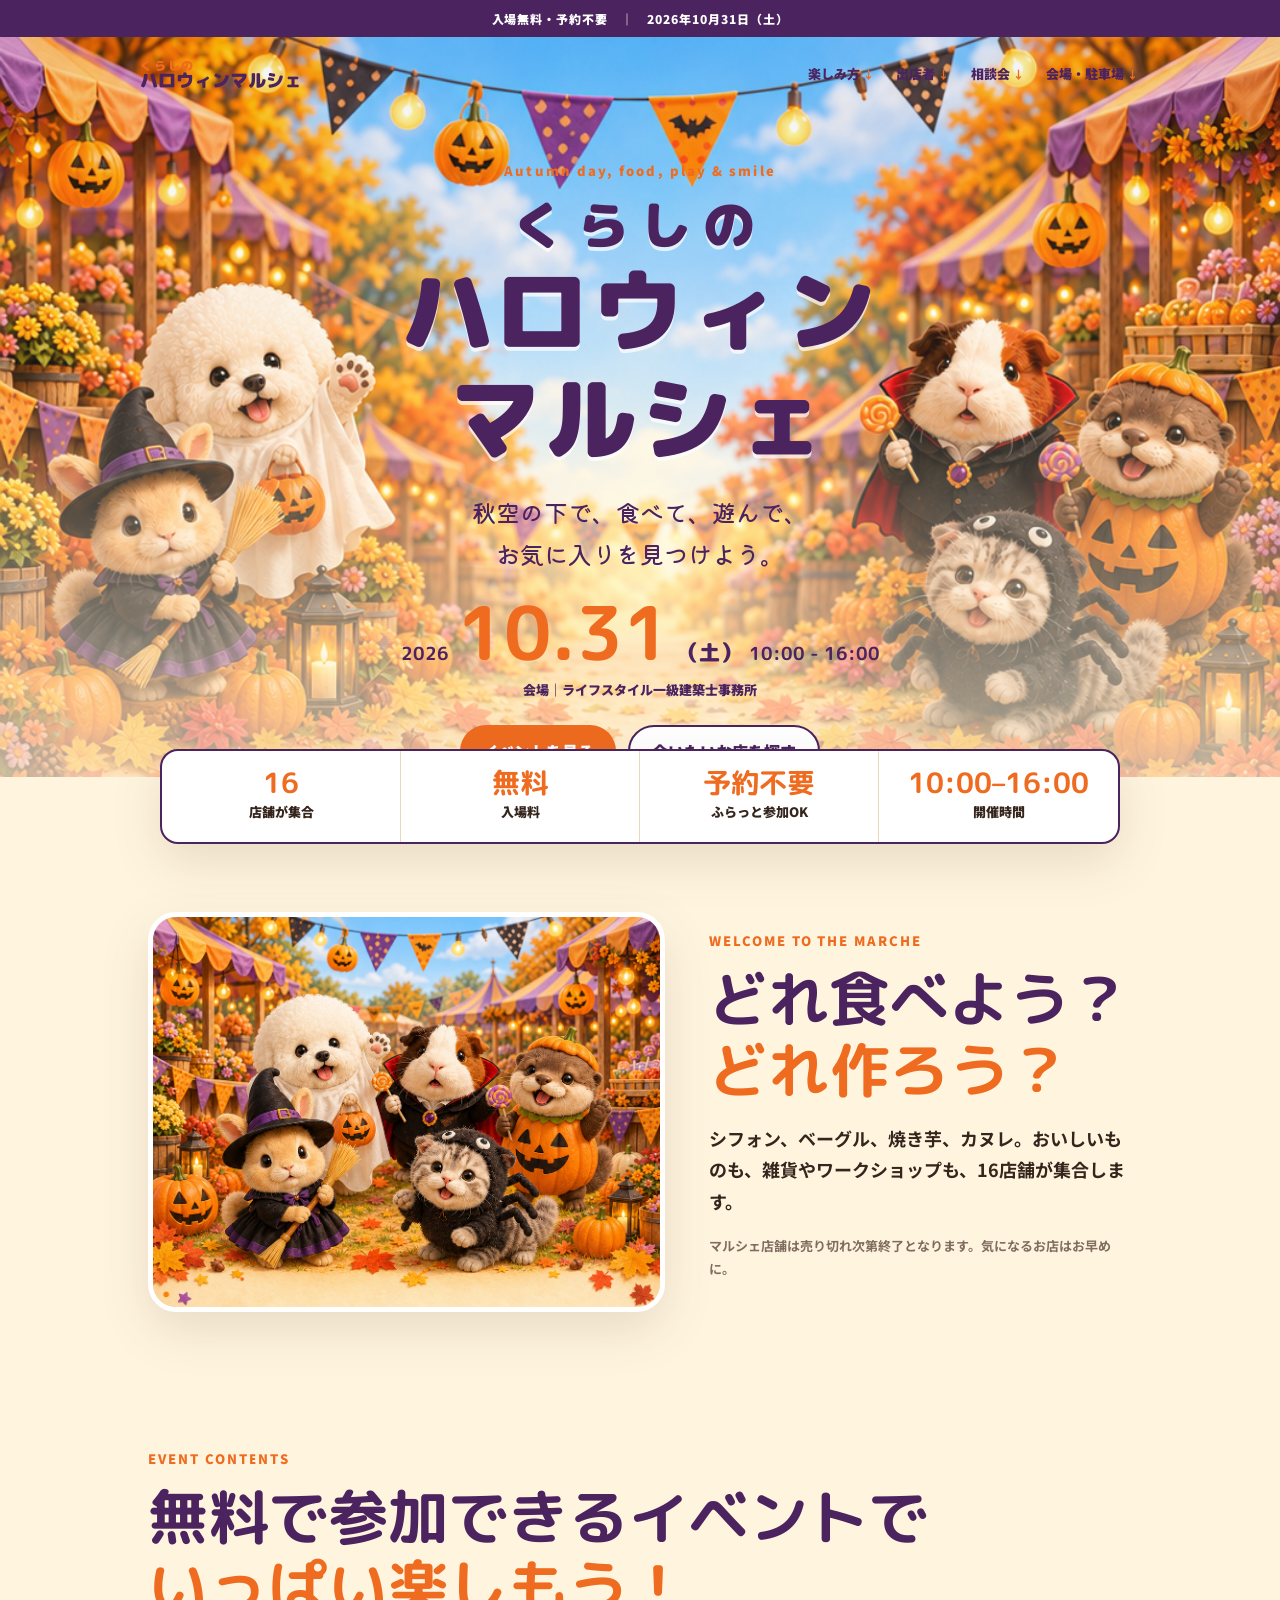
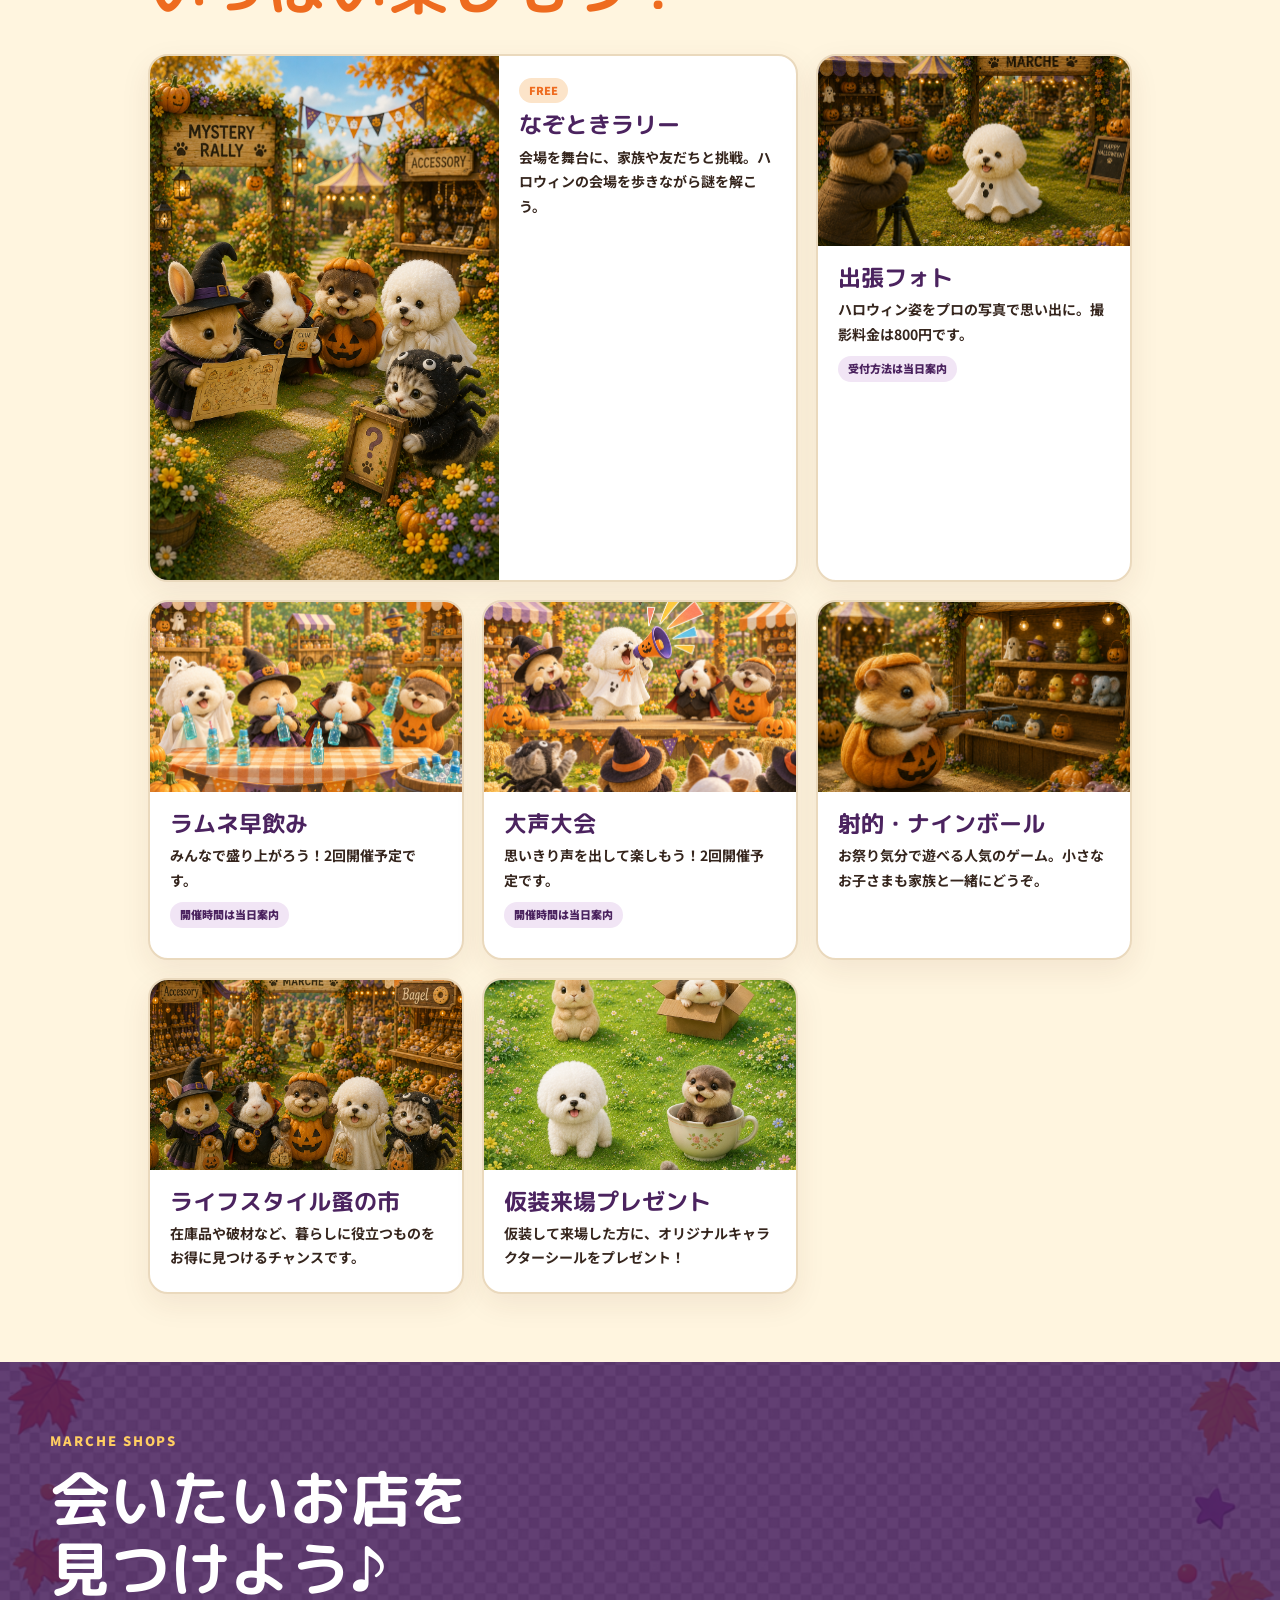
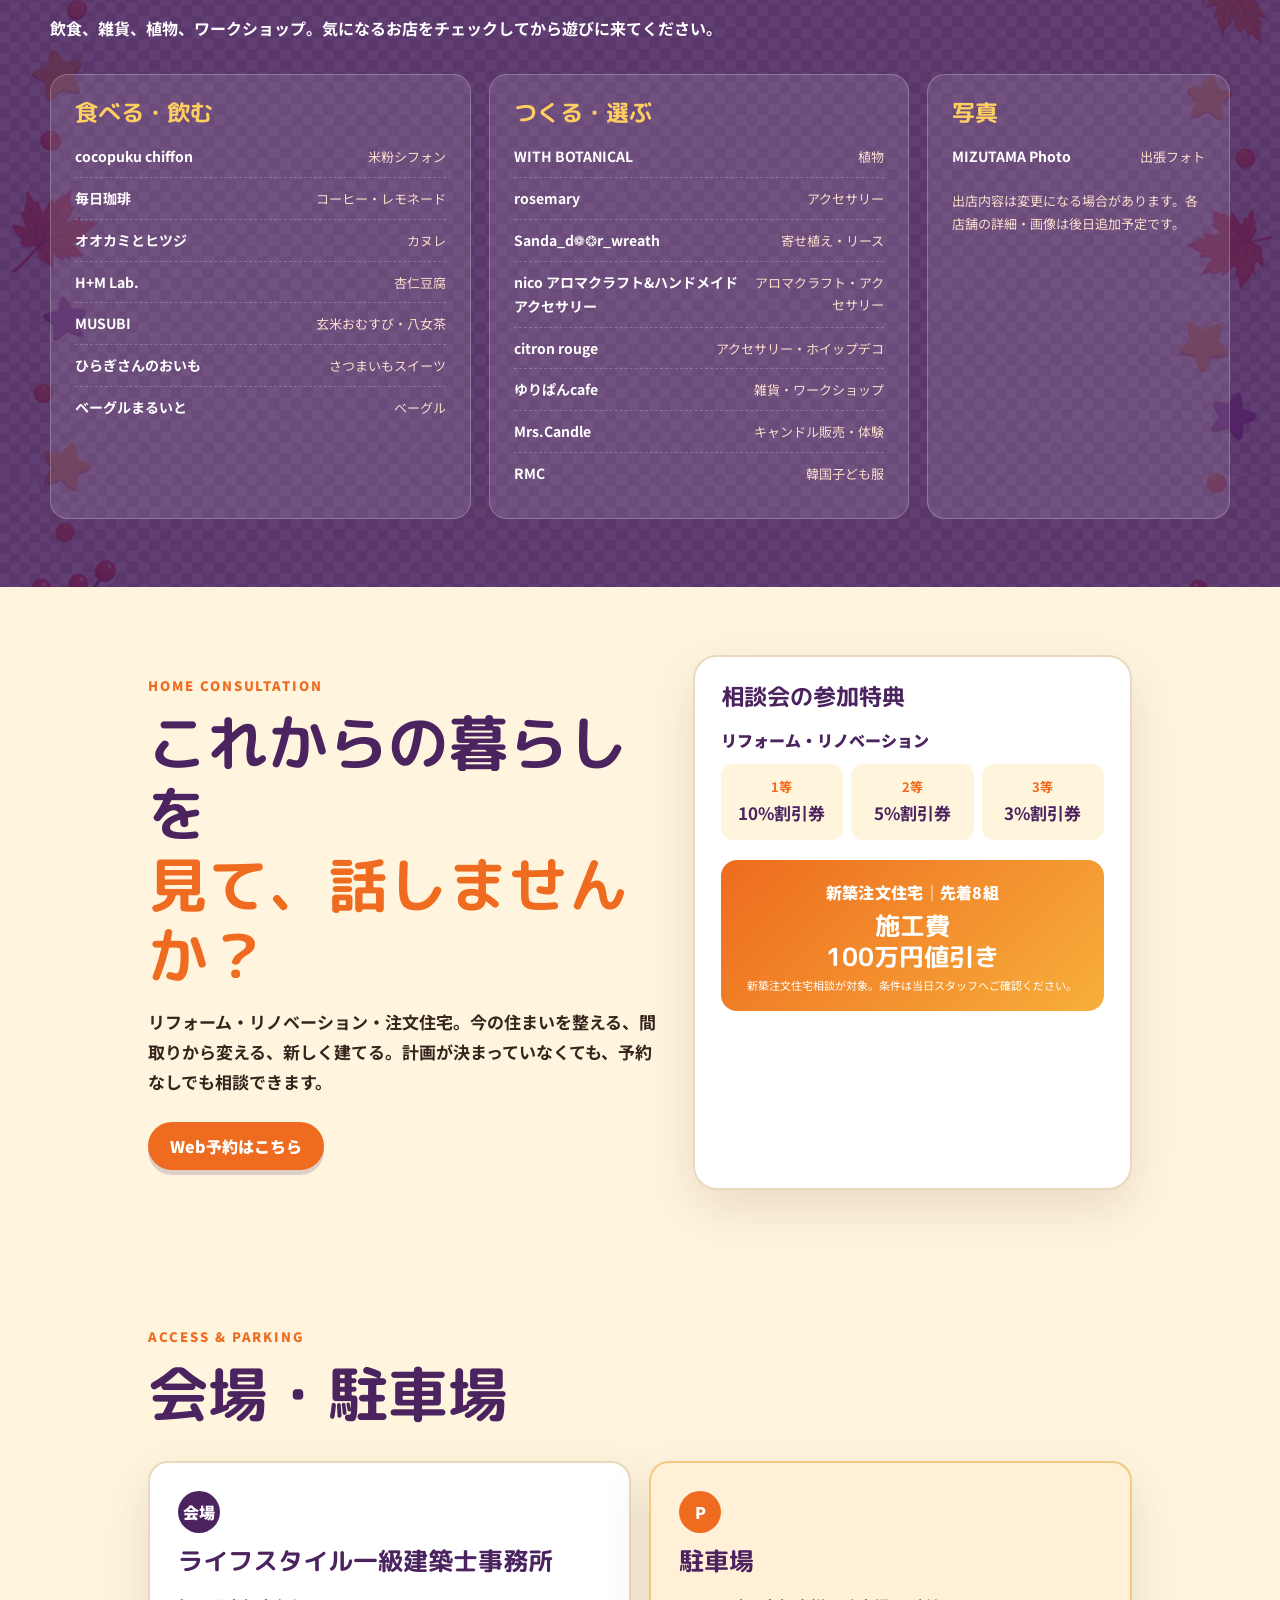
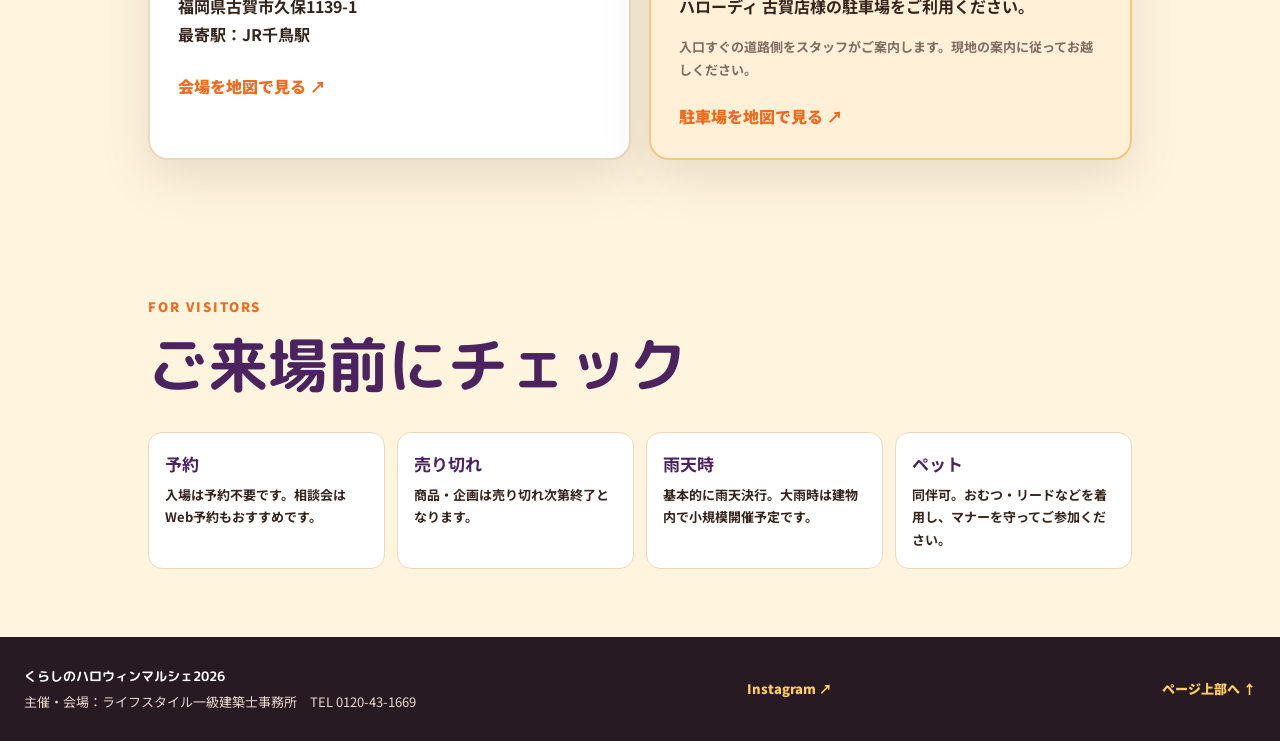
==== commit 45ef1607: "Separate consultation benefits by project type" ====
--- a/google-sites-embed.html
+++ b/google-sites-embed.html
@@ -61,7 +61,7 @@
       <div class="shop-group shop-photo"><h3>写真</h3><ul><li><b>MIZUTAMA Photo</b><span>出張フォト</span></li></ul><p>出店内容は変更になる場合があります。各店舗の詳細・画像は後日追加予定です。</p></div>
     </div></section>
 
-    <section class="paper-section consultation" id="consultation"><div class="consultation-copy"><p class="eyebrow">Home consultation</p><h2>これからの暮らしを<br><em>見て、話しませんか？</em></h2><p>リフォーム・リノベーション・注文住宅。今の住まいを整える、間取りから変える、新しく建てる。計画が決まっていなくても、予約なしでも相談できます。</p><a class="btn btn-primary" href="https://docs.google.com/forms/d/e/1FAIpQLSfXJX2_QZM__ovj98CNVRpOp_KHWAnsBGS0g7tBRuc2JekeVQ/viewform?usp=publish-editor" target="_blank" rel="noreferrer">Web予約はこちら</a></div><div class="benefits"><h3>相談会の参加特典</h3><div class="benefit-list"><div><b>1等</b><strong>10%割引券</strong></div><div><b>2等</b><strong>5%割引券</strong></div><div><b>3等</b><strong>3%割引券</strong></div></div><div class="campaign"><span>先着8組</span><b>注文住宅の施工費<br>100万円値引き</b><small>リフォーム・リノベーション相談、新築注文住宅相談が対象。条件は当日スタッフへご確認ください。</small></div></div></section>
+    <section class="paper-section consultation" id="consultation"><div class="consultation-copy"><p class="eyebrow">Home consultation</p><h2>これからの暮らしを<br><em>見て、話しませんか？</em></h2><p>リフォーム・リノベーション・注文住宅。今の住まいを整える、間取りから変える、新しく建てる。計画が決まっていなくても、予約なしでも相談できます。</p><a class="btn btn-primary" href="https://docs.google.com/forms/d/e/1FAIpQLSfXJX2_QZM__ovj98CNVRpOp_KHWAnsBGS0g7tBRuc2JekeVQ/viewform?usp=publish-editor" target="_blank" rel="noreferrer">Web予約はこちら</a></div><div class="benefits"><h3>相談会の参加特典</h3><div class="benefit-block"><h4>リフォーム・リノベーション</h4><div class="benefit-list"><div><b>1等</b><strong>10%割引券</strong></div><div><b>2等</b><strong>5%割引券</strong></div><div><b>3等</b><strong>3%割引券</strong></div></div></div><div class="campaign"><span>新築注文住宅｜先着8組</span><b>施工費<br>100万円値引き</b><small>新築注文住宅相談が対象。条件は当日スタッフへご確認ください。</small></div></div></section>
 
     <section class="paper-section access-section" id="access"><div class="section-heading"><p class="eyebrow">Access &amp; parking</p><h2>会場・駐車場</h2></div><div class="access-grid"><div class="access-card"><span class="access-icon">会場</span><h3>ライフスタイル一級建築士事務所</h3><p>福岡県古賀市久保1139-1<br>最寄駅：JR千鳥駅</p><a class="text-link" href="https://www.google.com/maps/search/%E7%A6%8F%E5%B2%A1%E7%9C%8C%E5%8F%A4%E8%B3%80%E5%B8%82%E4%B9%85%E4%BF%9D1139-1" target="_blank" rel="noopener">会場を地図で見る ↗</a></div><div class="access-card parking-card"><span class="access-icon">P</span><h3>駐車場</h3><p><b>ハローディ 古賀店様</b>の駐車場をご利用ください。</p><p class="small-note">入口すぐの道路側をスタッフがご案内します。現地の案内に従ってお越しください。</p><a class="text-link" href="https://www.google.com/maps/search/%E3%83%8F%E3%83%AD%E3%83%BC%E3%83%87%E3%82%A3%E5%8F%A4%E8%B3%80%E5%BA%97" target="_blank" rel="noopener">駐車場を地図で見る ↗</a></div></div></section>
 
--- a/google-sites-embed.css
+++ b/google-sites-embed.css
@@ -23,3 +23,7 @@
   .hero-place{font-size:12px;line-height:1.5}
   .hero-actions{margin-top:18px}
 }
+
+.benefit-block{padding-bottom:4px}
+.benefit-block h4{margin:0 0 10px;color:var(--purple);font-size:16px;font-weight:900}
+.campaign span{letter-spacing:.02em}
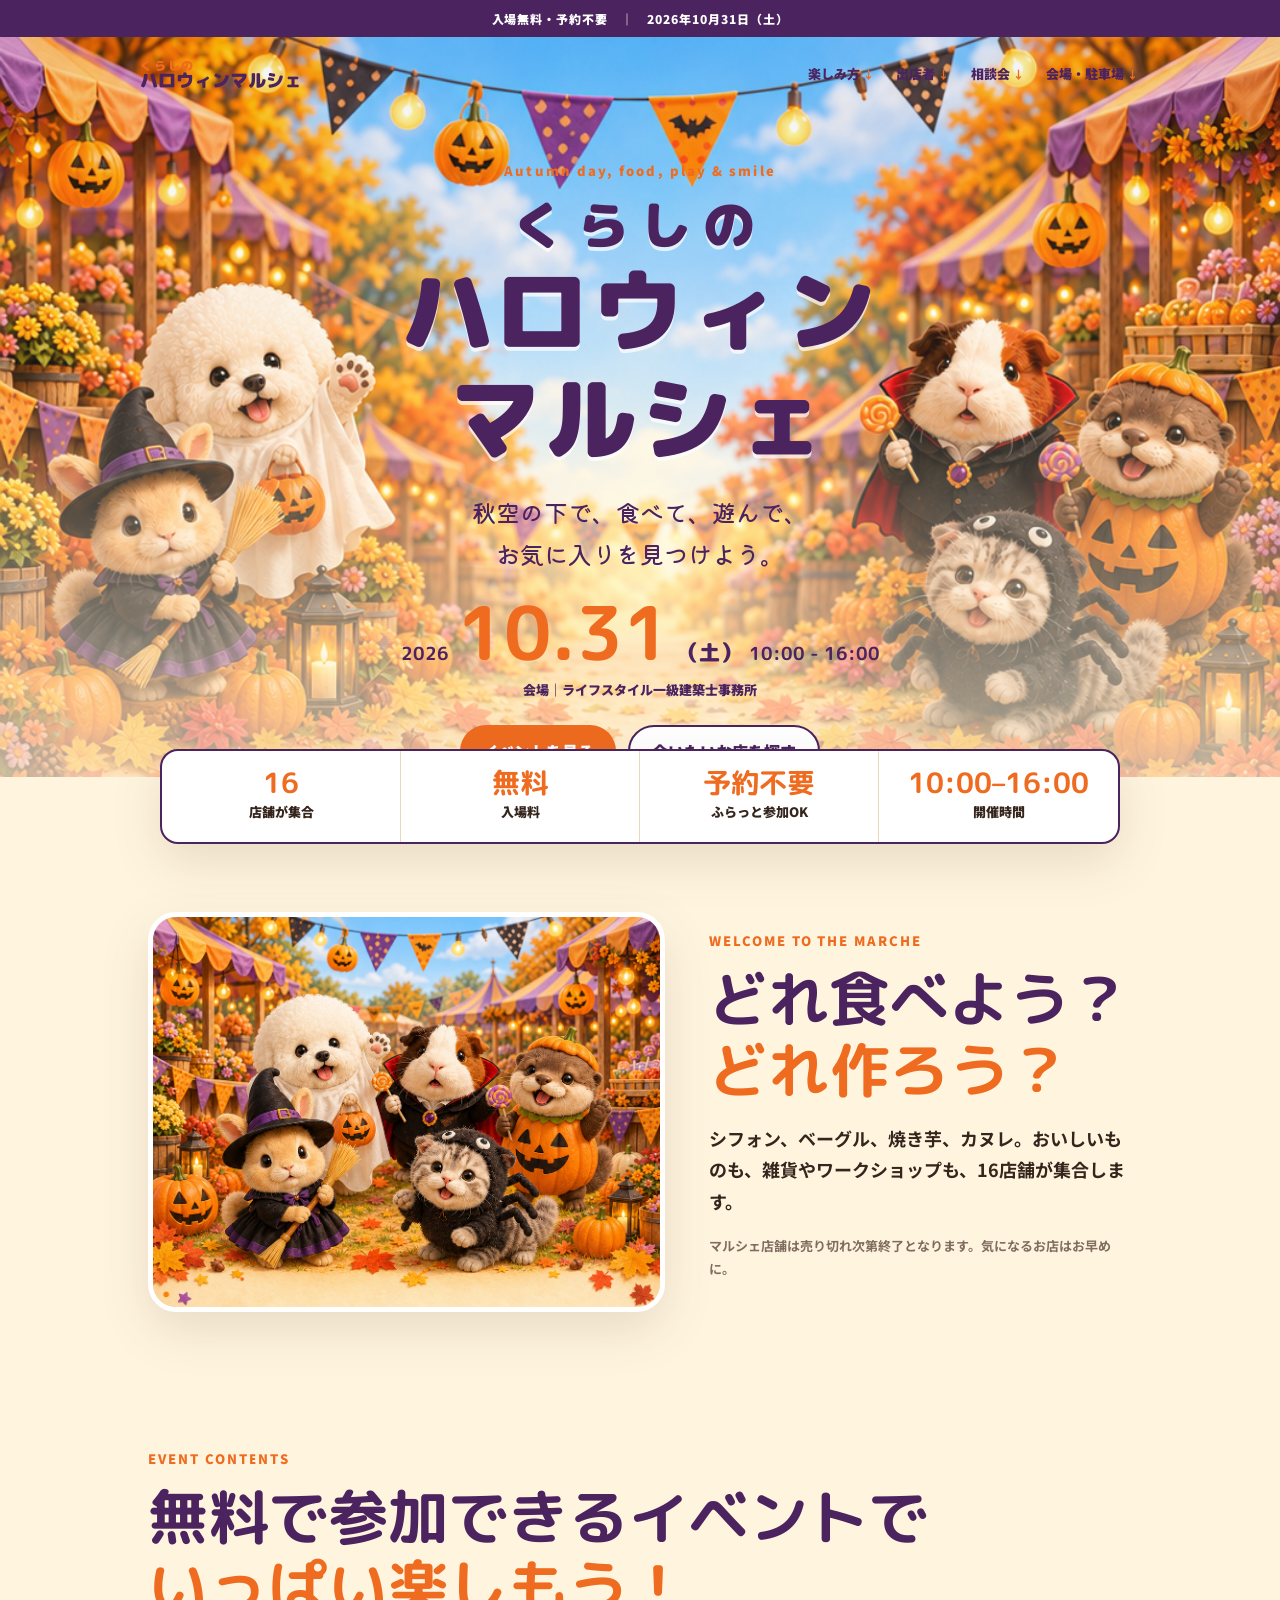
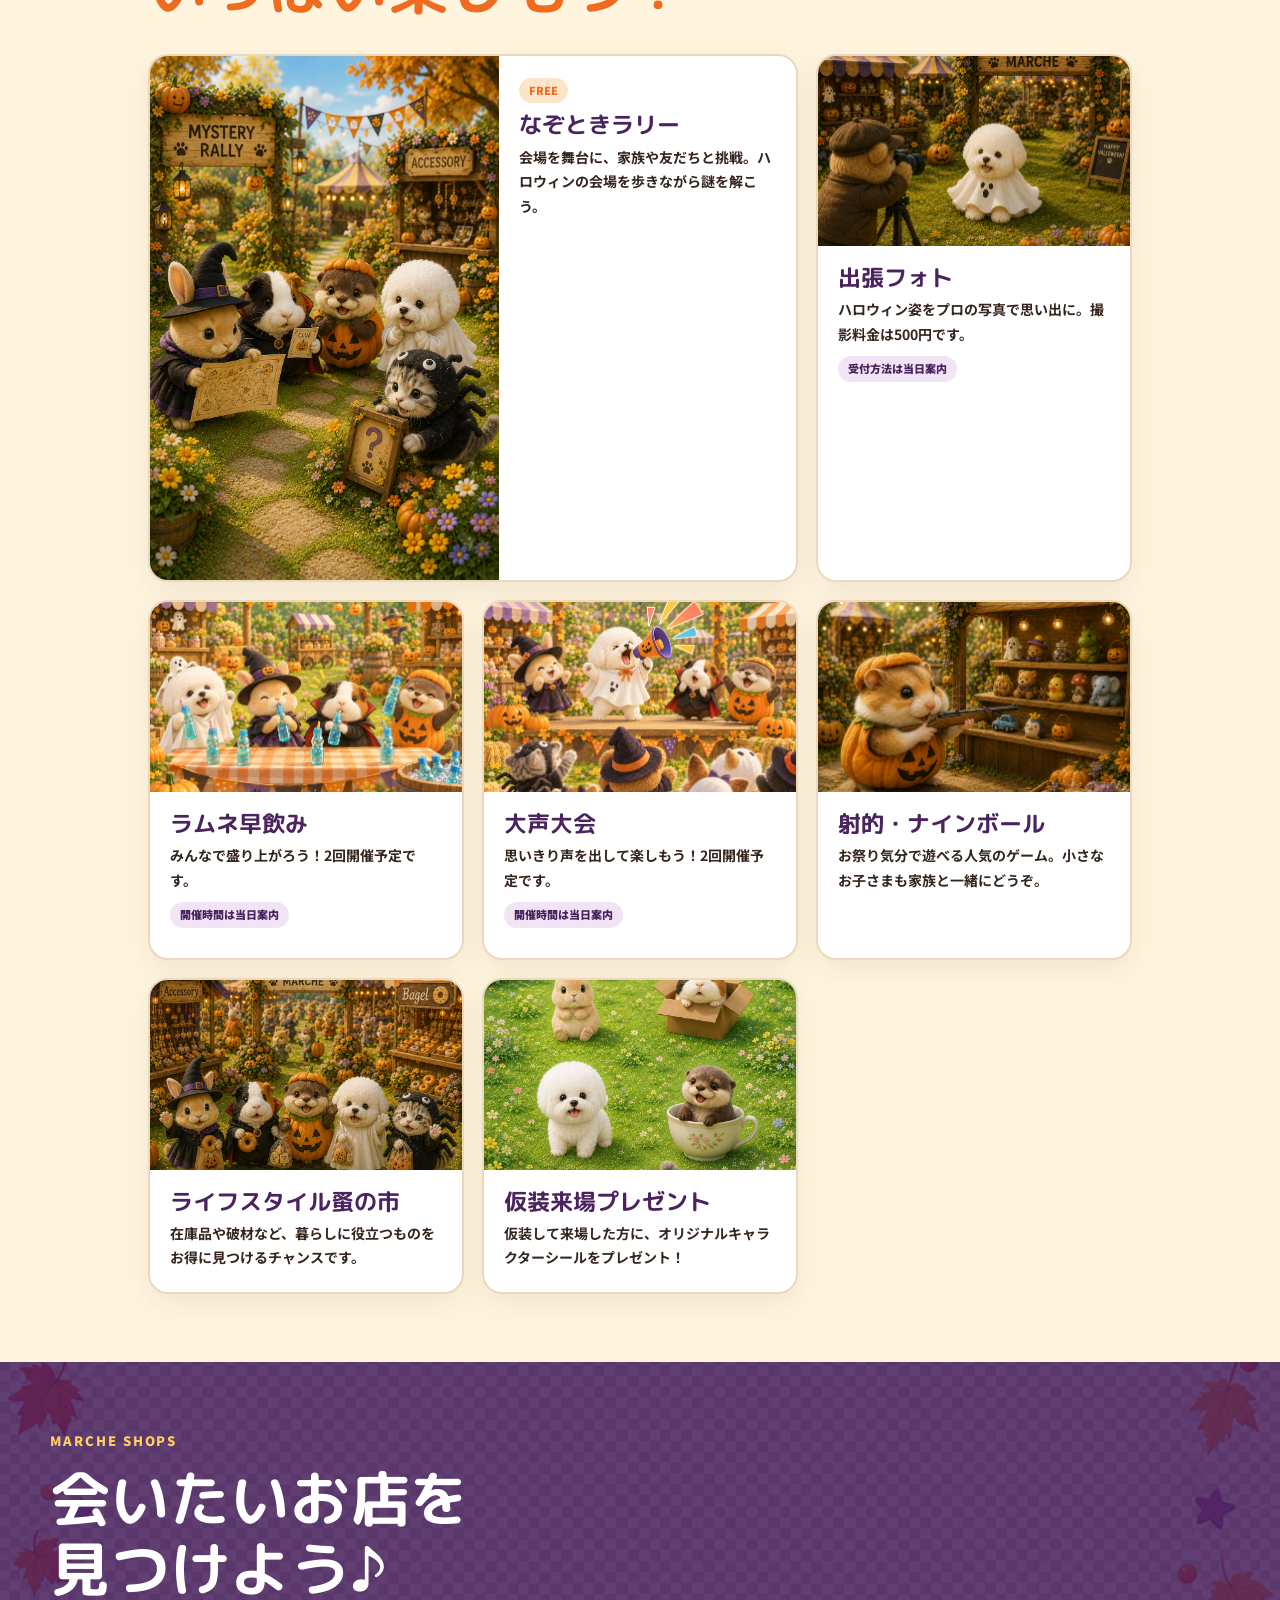
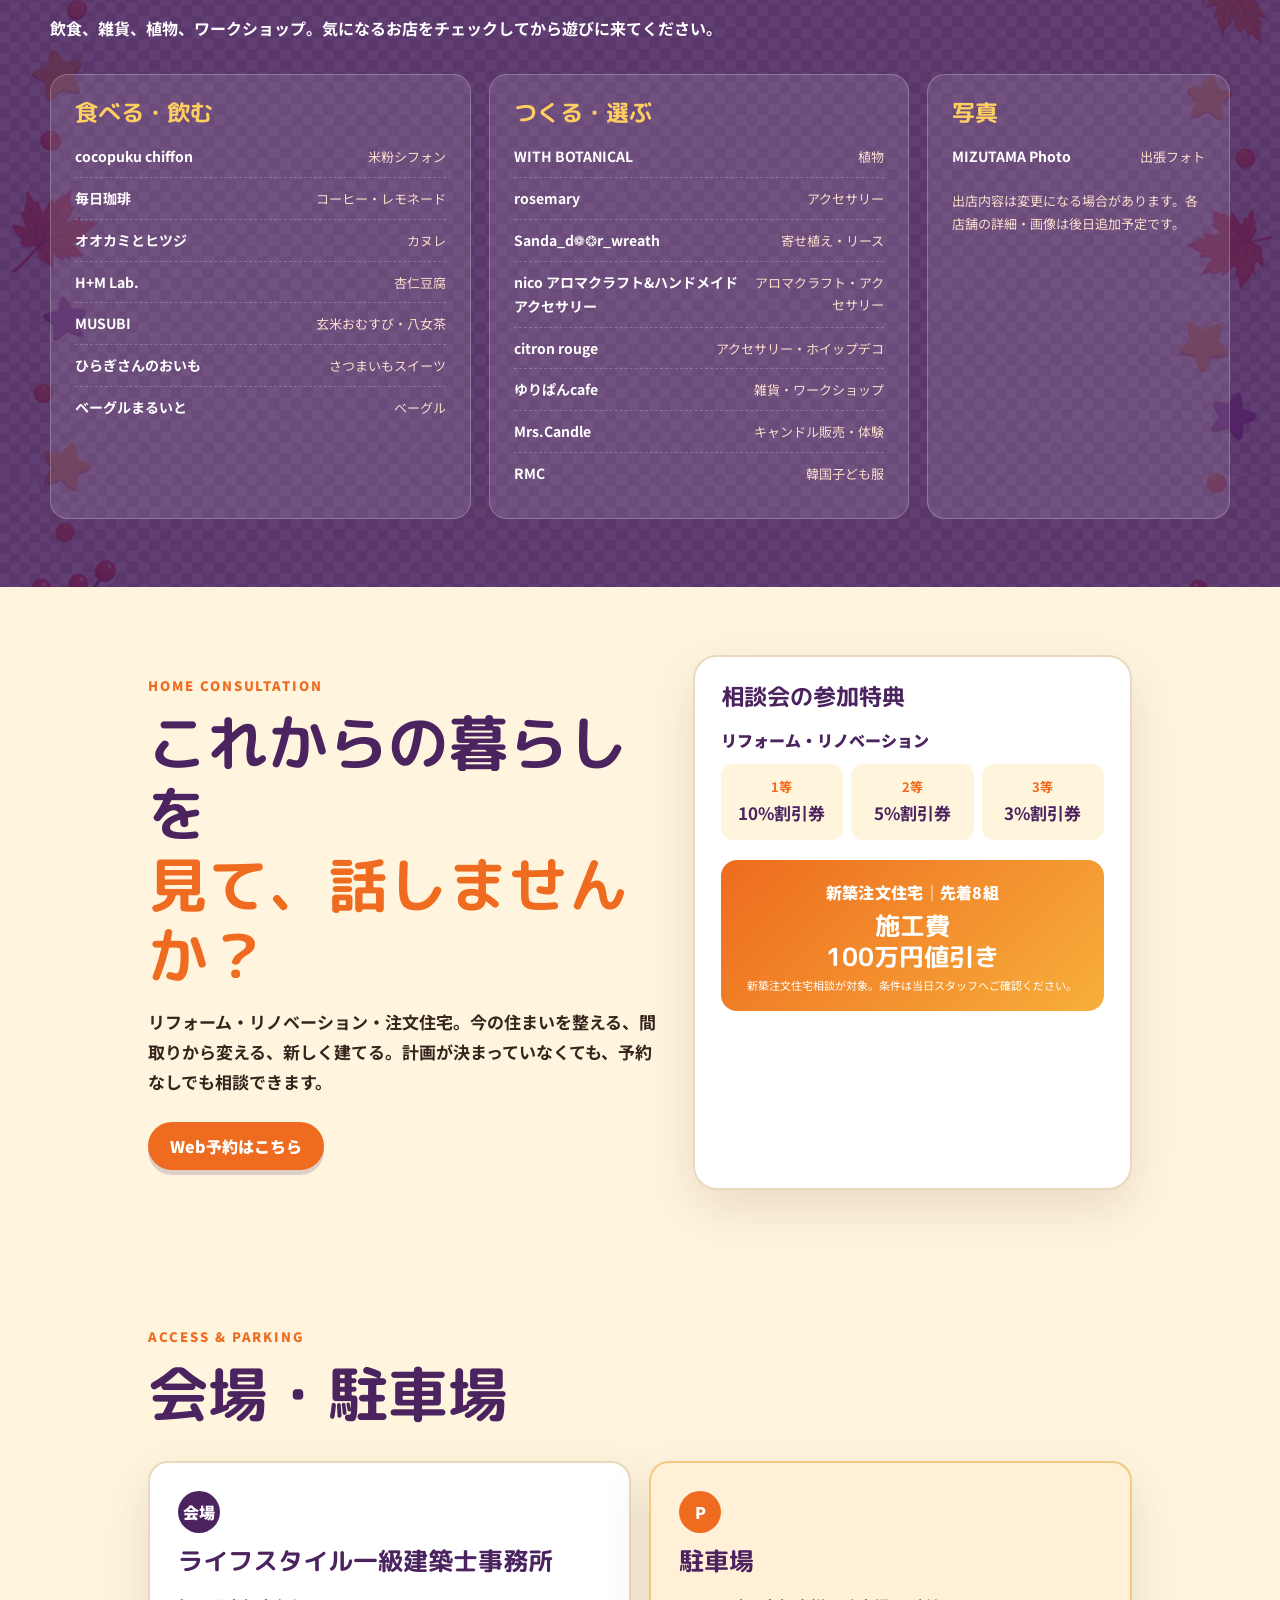
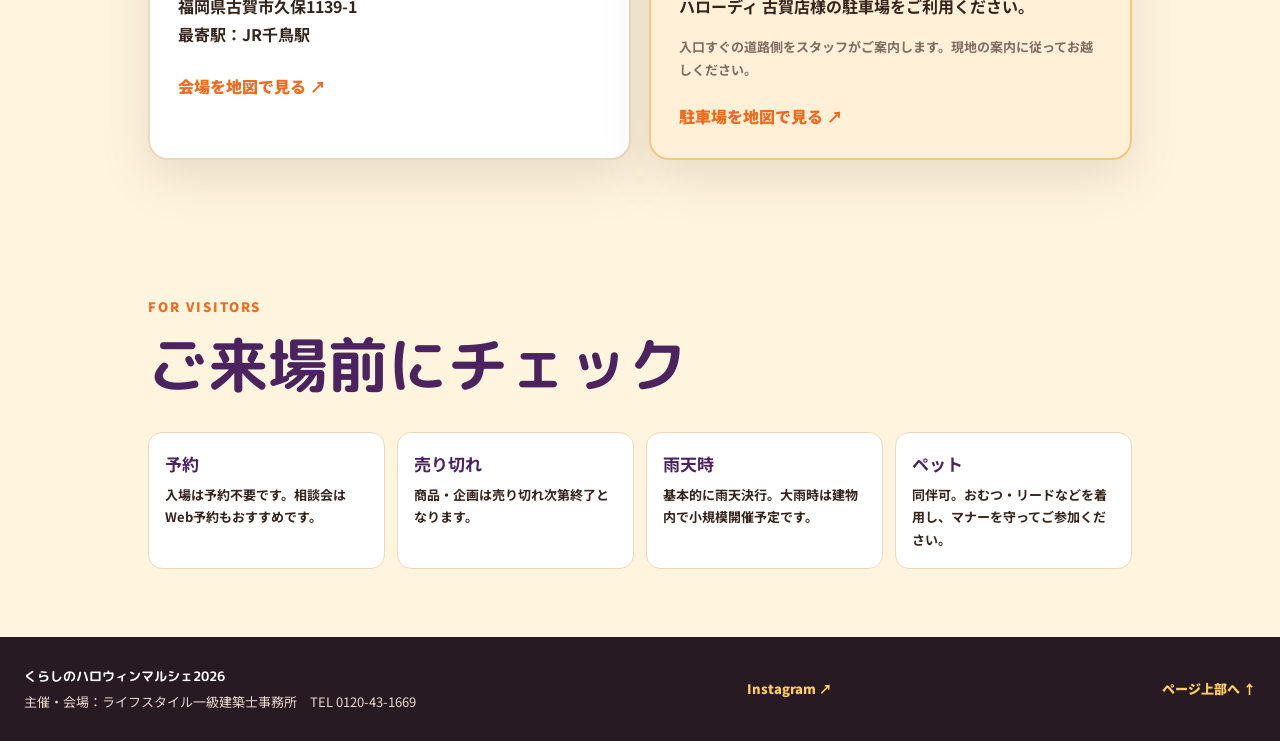
==== commit a9d98517: "Update photo booth price to 500 yen" ====
--- a/google-sites-embed.html
+++ b/google-sites-embed.html
@@ -47,7 +47,7 @@
 
     <section class="paper-section" id="contents"><div class="section-heading"><p class="eyebrow">Event contents</p><h2>無料で参加できるイベントで<br><em>いっぱい楽しもう！</em></h2></div><div class="feature-grid">
       <article class="feature-card feature-large"><img src="assets/mystery-rally.png" alt="会場を歩いて楽しむ謎解きラリー"><div><span class="feature-label">FREE</span><h3>なぞときラリー</h3><p>会場を舞台に、家族や友だちと挑戦。ハロウィンの会場を歩きながら謎を解こう。</p></div></article>
-      <article class="feature-card"><img src="assets/photo-dog.png" alt="プロカメラマンによる出張フォト"><div><h3>出張フォト</h3><p>ハロウィン姿をプロの写真で思い出に。撮影料金は800円です。</p><span class="detail-pill">受付方法は当日案内</span></div></article>
+      <article class="feature-card"><img src="assets/photo-dog.png" alt="プロカメラマンによる出張フォト"><div><h3>出張フォト</h3><p>ハロウィン姿をプロの写真で思い出に。撮影料金は500円です。</p><span class="detail-pill">受付方法は当日案内</span></div></article>
       <article class="feature-card"><img src="assets/ramune-competition.png" alt="動物たちがラムネ早飲み大会を楽しむ様子"><div><h3>ラムネ早飲み</h3><p>みんなで盛り上がろう！2回開催予定です。</p><span class="detail-pill">開催時間は当日案内</span></div></article>
       <article class="feature-card"><img src="assets/loud-voice-contest.png" alt="動物たちが大声大会を楽しむ様子"><div><h3>大声大会</h3><p>思いきり声を出して楽しもう！2回開催予定です。</p><span class="detail-pill">開催時間は当日案内</span></div></article>
       <article class="feature-card"><img src="assets/shooting-hamster.png" alt="ハロウィンの射的遊び"><div><h3>射的・ナインボール</h3><p>お祭り気分で遊べる人気のゲーム。小さなお子さまも家族と一緒にどうぞ。</p></div></article>
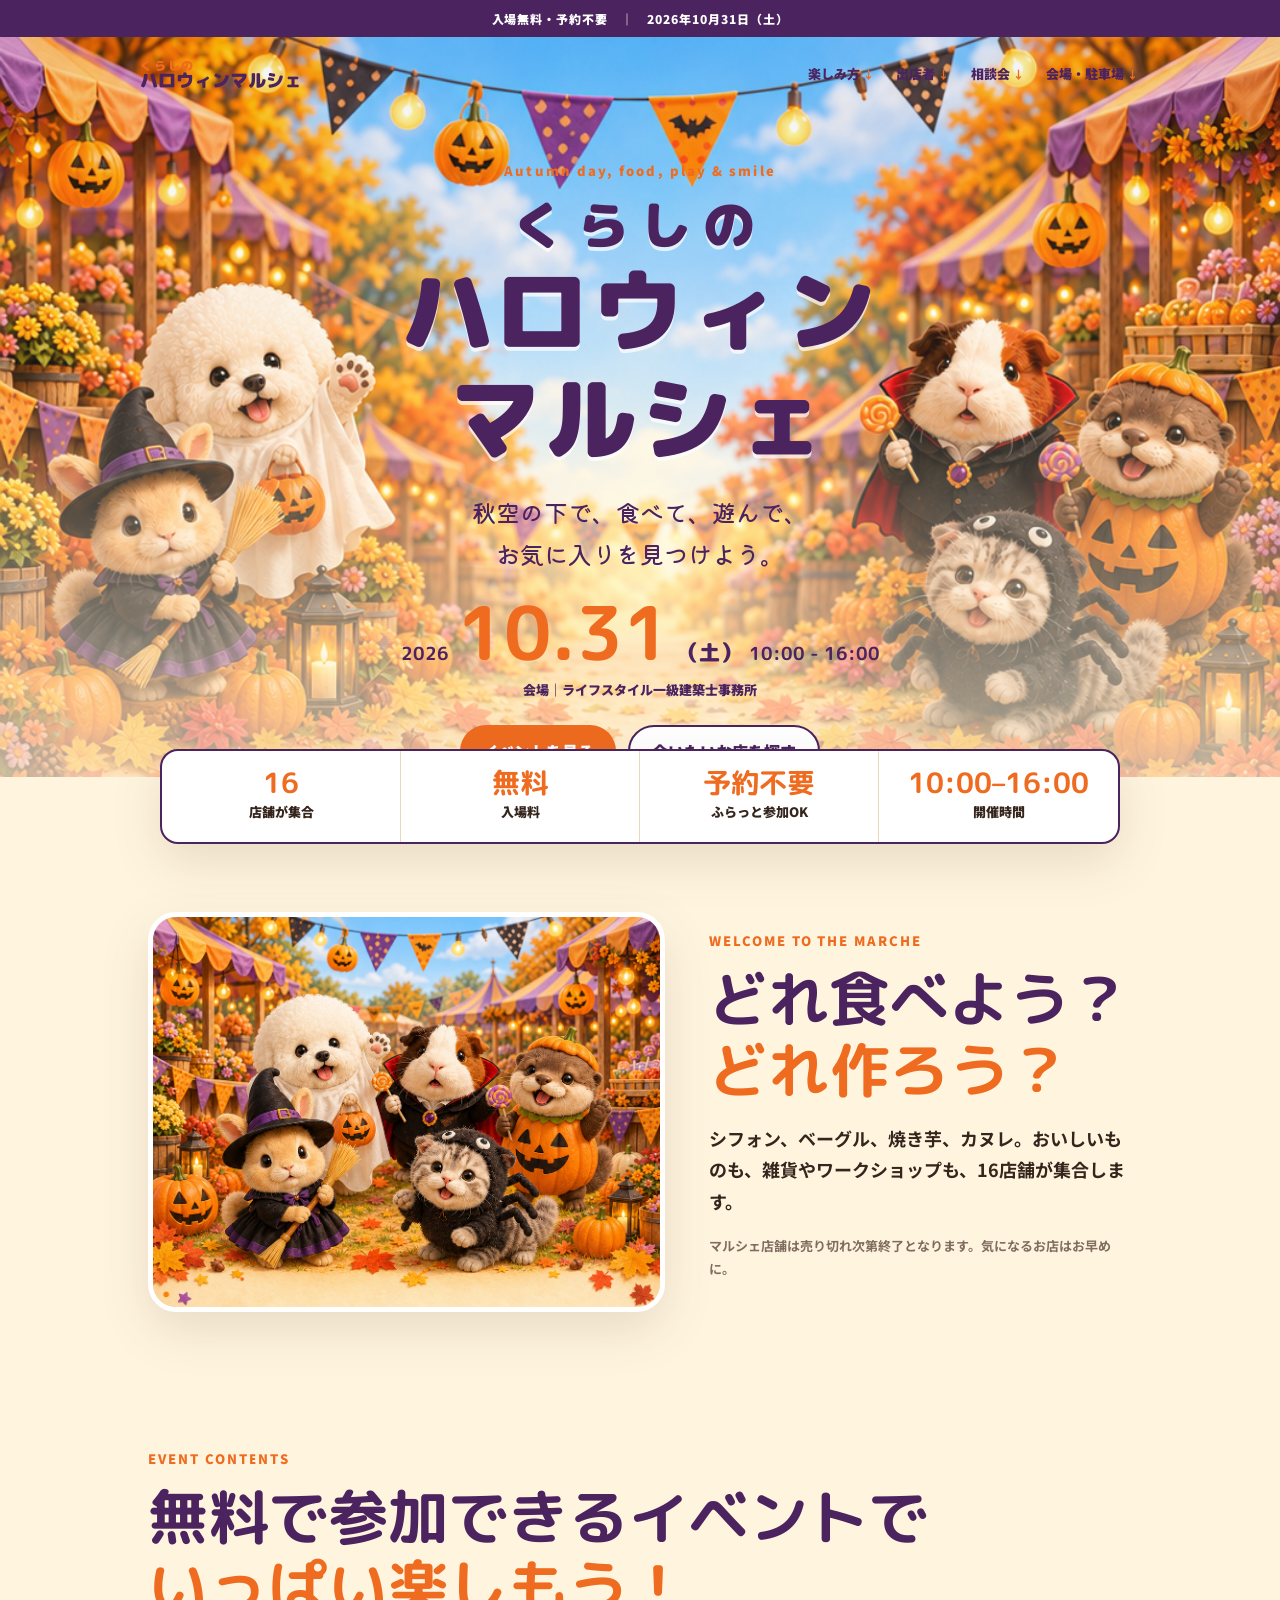
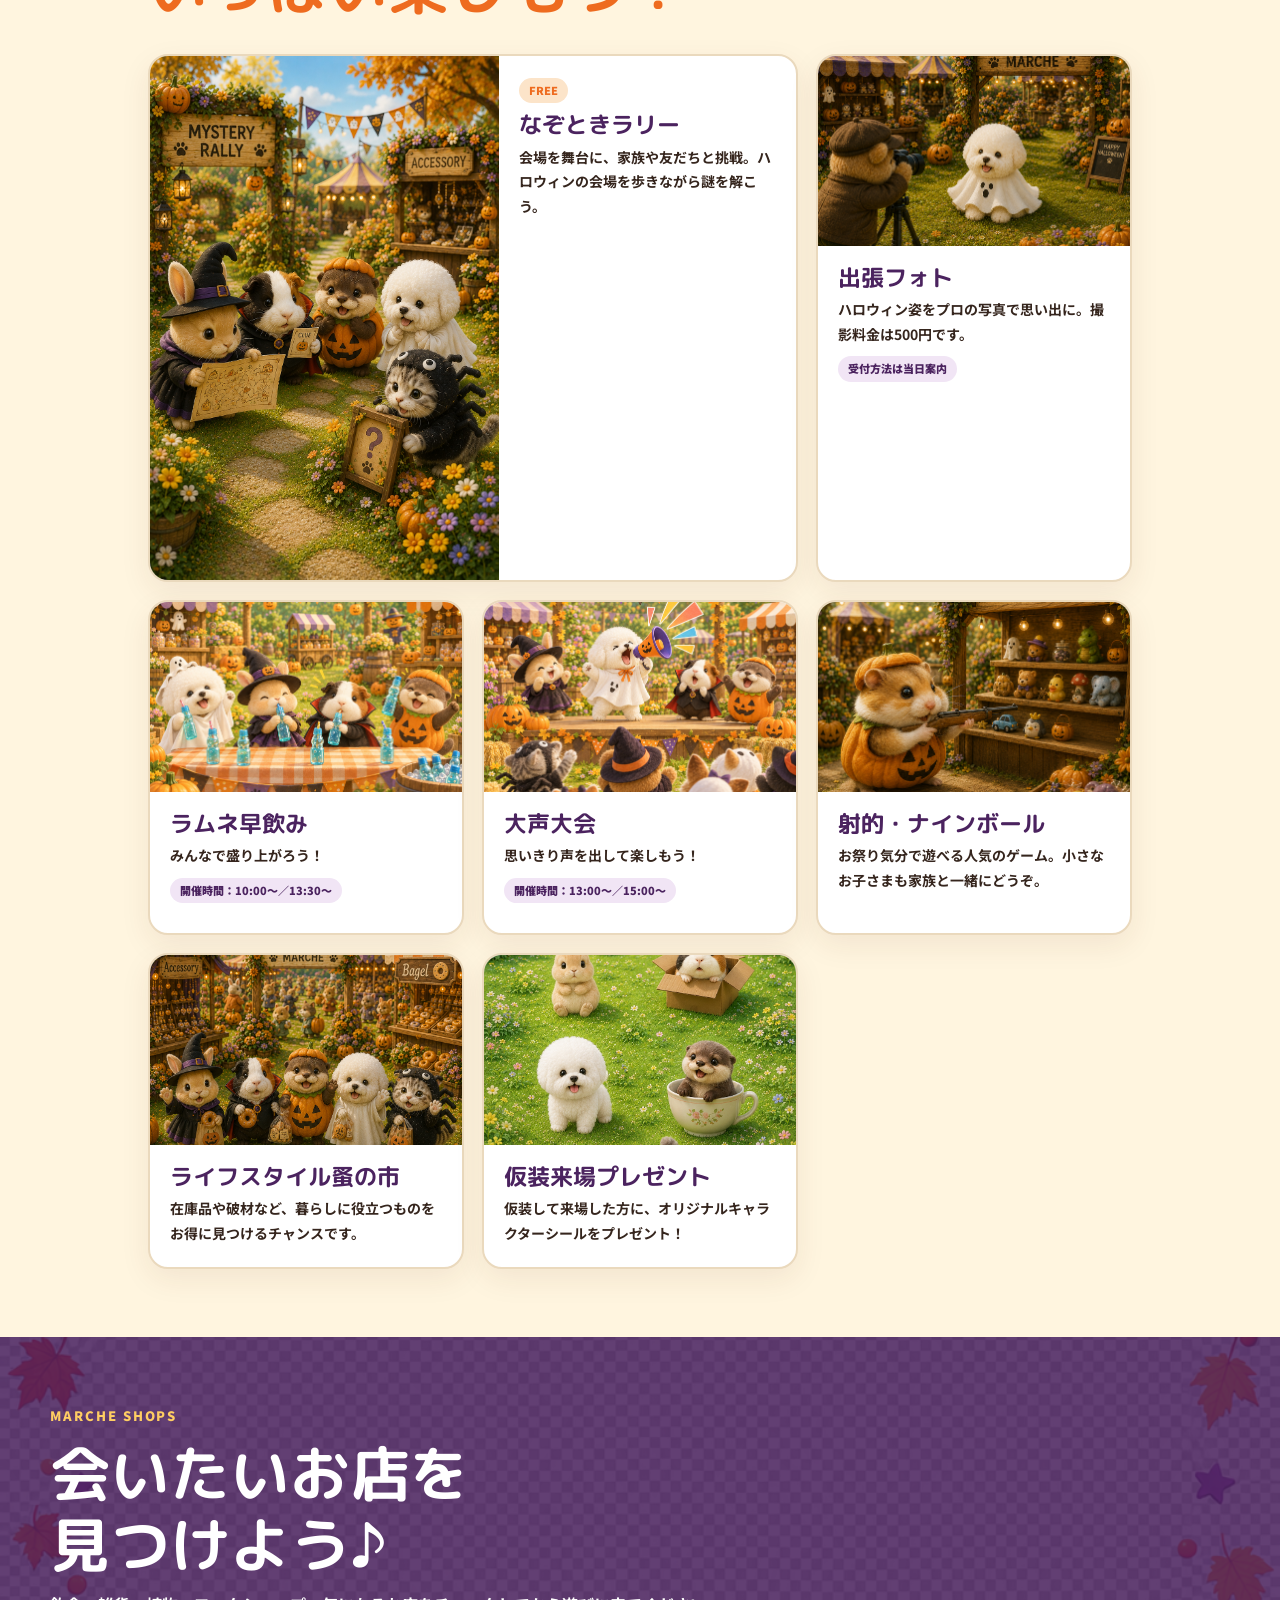
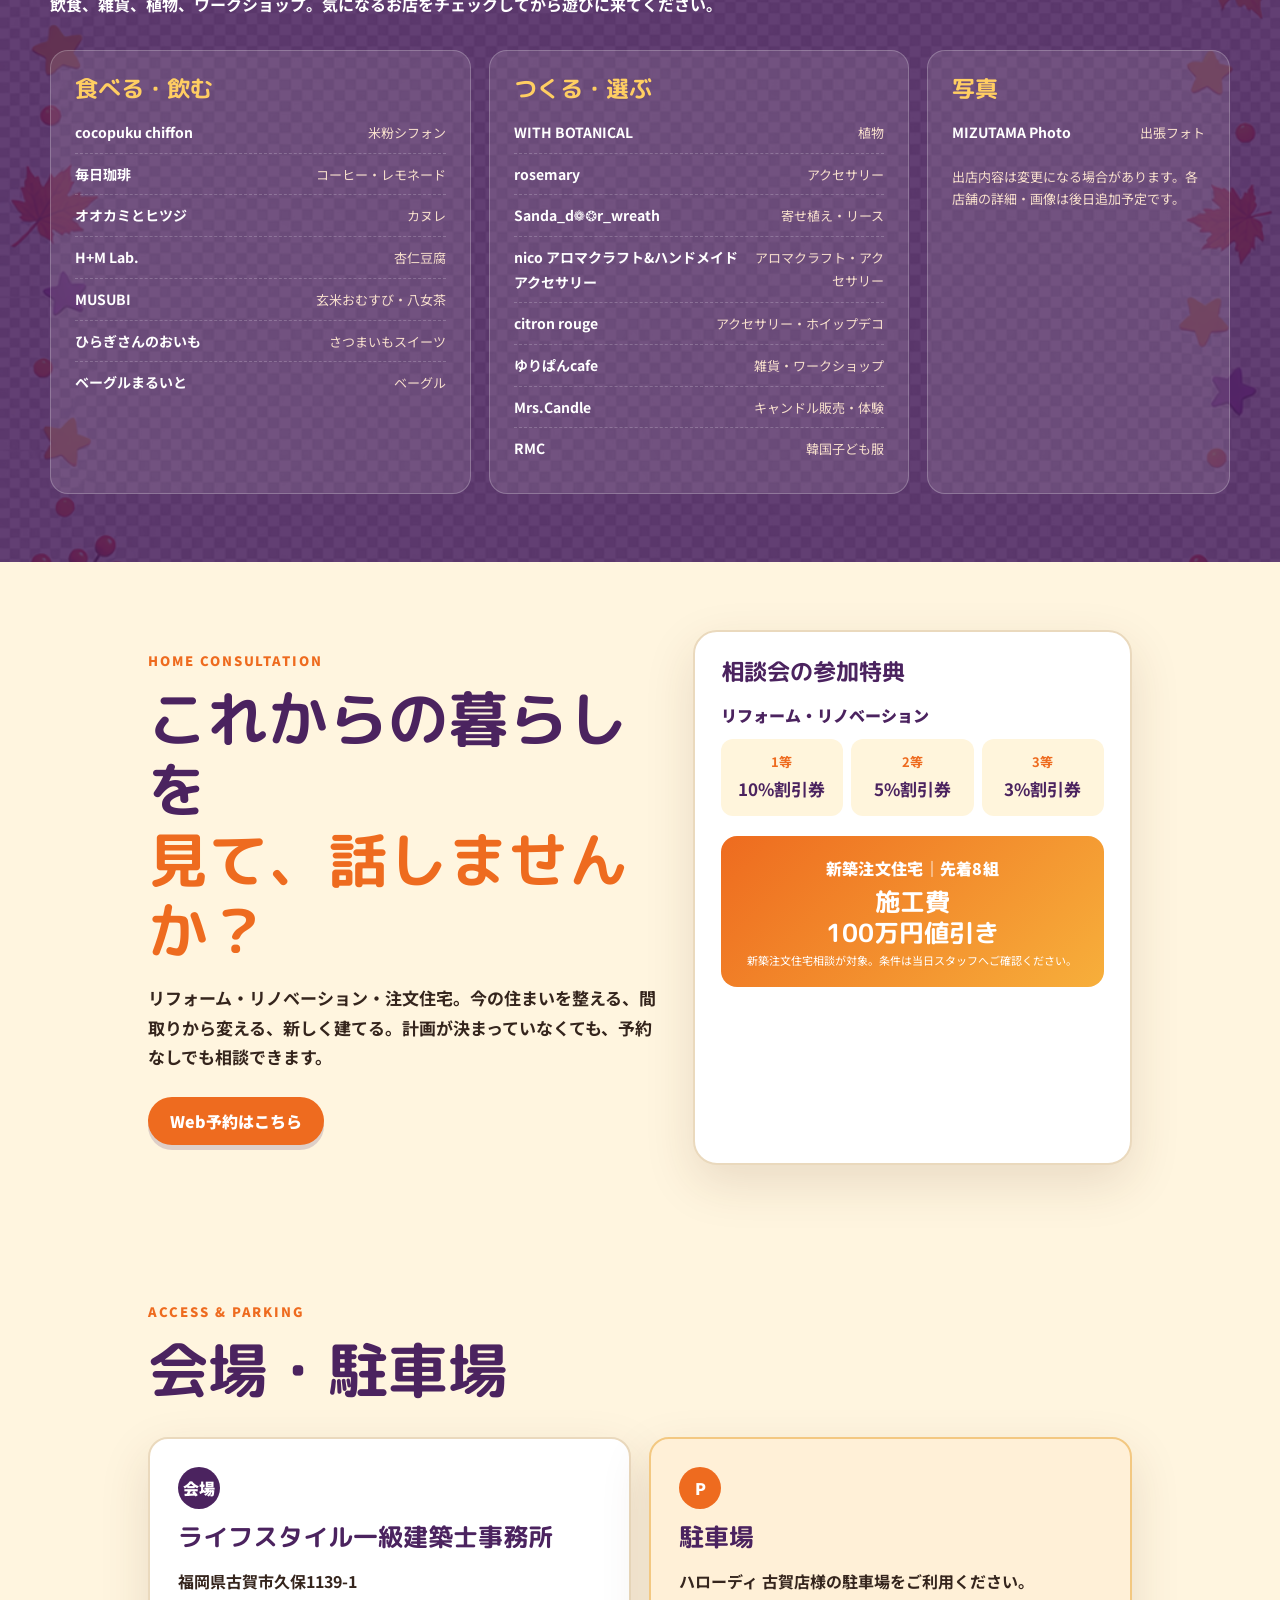
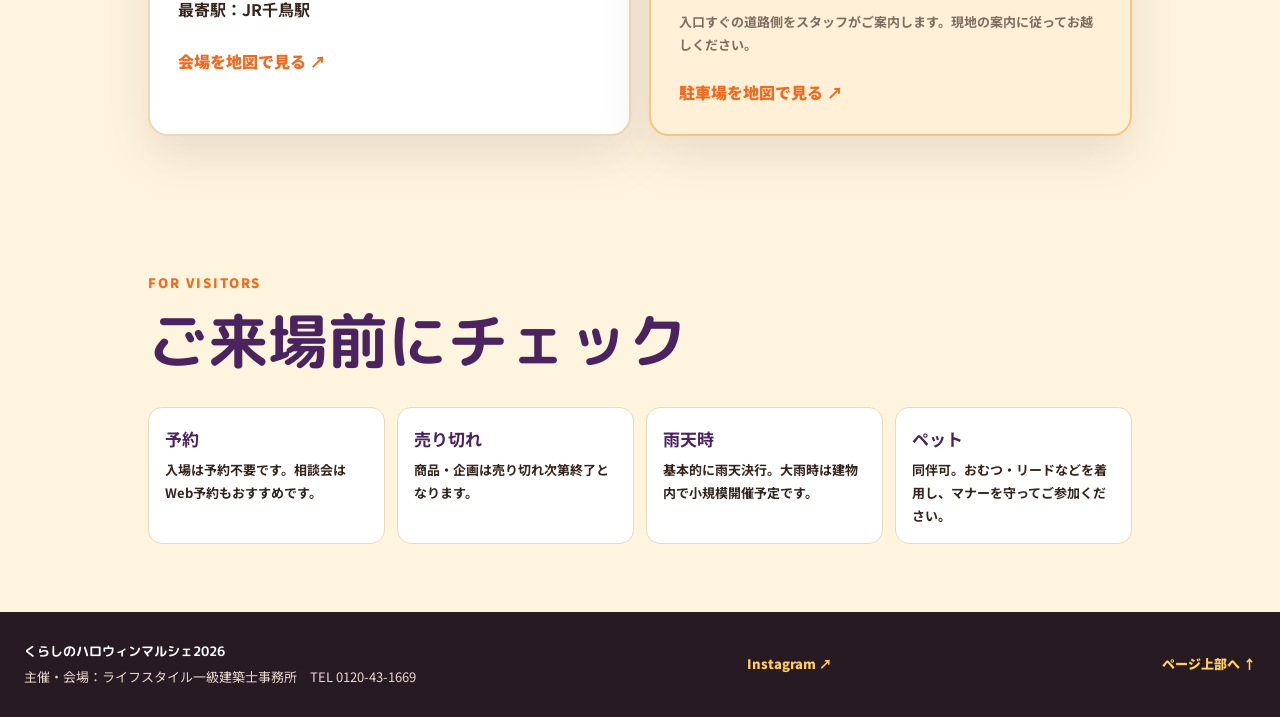
==== commit 6fa039f5: "Add event times for contests" ====
--- a/google-sites-embed.html
+++ b/google-sites-embed.html
@@ -48,8 +48,8 @@
     <section class="paper-section" id="contents"><div class="section-heading"><p class="eyebrow">Event contents</p><h2>無料で参加できるイベントで<br><em>いっぱい楽しもう！</em></h2></div><div class="feature-grid">
       <article class="feature-card feature-large"><img src="assets/mystery-rally.png" alt="会場を歩いて楽しむ謎解きラリー"><div><span class="feature-label">FREE</span><h3>なぞときラリー</h3><p>会場を舞台に、家族や友だちと挑戦。ハロウィンの会場を歩きながら謎を解こう。</p></div></article>
       <article class="feature-card"><img src="assets/photo-dog.png" alt="プロカメラマンによる出張フォト"><div><h3>出張フォト</h3><p>ハロウィン姿をプロの写真で思い出に。撮影料金は500円です。</p><span class="detail-pill">受付方法は当日案内</span></div></article>
-      <article class="feature-card"><img src="assets/ramune-competition.png" alt="動物たちがラムネ早飲み大会を楽しむ様子"><div><h3>ラムネ早飲み</h3><p>みんなで盛り上がろう！2回開催予定です。</p><span class="detail-pill">開催時間は当日案内</span></div></article>
-      <article class="feature-card"><img src="assets/loud-voice-contest.png" alt="動物たちが大声大会を楽しむ様子"><div><h3>大声大会</h3><p>思いきり声を出して楽しもう！2回開催予定です。</p><span class="detail-pill">開催時間は当日案内</span></div></article>
+      <article class="feature-card"><img src="assets/ramune-competition.png" alt="動物たちがラムネ早飲み大会を楽しむ様子"><div><h3>ラムネ早飲み</h3><p>みんなで盛り上がろう！</p><span class="detail-pill">開催時間：10:00〜／13:30〜</span></div></article>
+      <article class="feature-card"><img src="assets/loud-voice-contest.png" alt="動物たちが大声大会を楽しむ様子"><div><h3>大声大会</h3><p>思いきり声を出して楽しもう！</p><span class="detail-pill">開催時間：13:00〜／15:00〜</span></div></article>
       <article class="feature-card"><img src="assets/shooting-hamster.png" alt="ハロウィンの射的遊び"><div><h3>射的・ナインボール</h3><p>お祭り気分で遊べる人気のゲーム。小さなお子さまも家族と一緒にどうぞ。</p></div></article>
       <article class="feature-card"><img src="assets/market-marche.png" alt="ライフスタイル蚤の市のイメージ"><div><h3>ライフスタイル蚤の市</h3><p>在庫品や破材など、暮らしに役立つものをお得に見つけるチャンスです。</p></div></article>
       <article class="feature-card"><img src="assets/sticker.png" alt="仮装来場でもらえるオリジナルシール"><div><h3>仮装来場プレゼント</h3><p>仮装して来場した方に、オリジナルキャラクターシールをプレゼント！</p></div></article>
